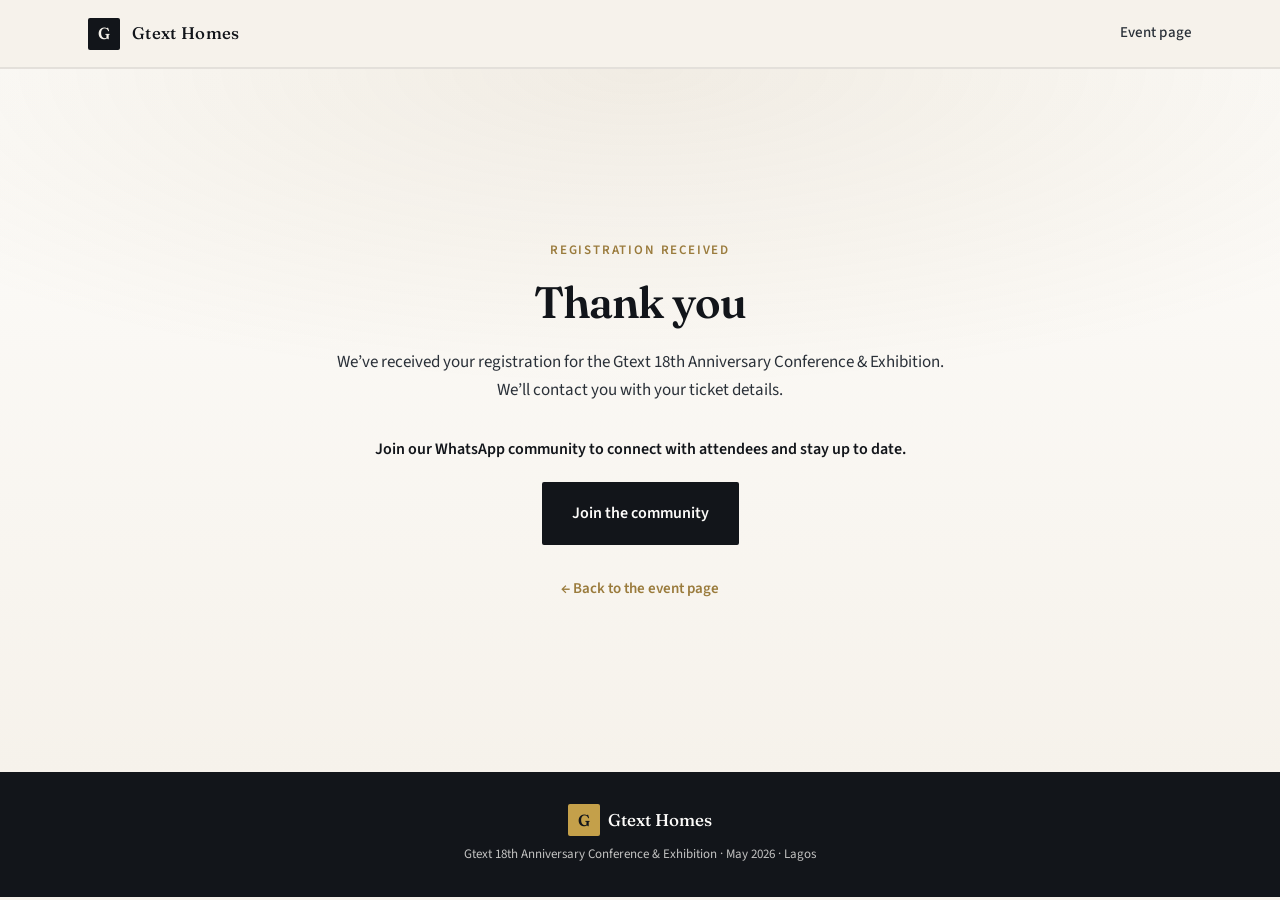
==== thank-you.html @ 5af035e0 "Enhance event registration section with a detailed form and improved layout. Added JavaScript functi" ====
<!DOCTYPE html>
<html lang="en">
<head>
  <meta charset="UTF-8" />
  <meta name="viewport" content="width=device-width, initial-scale=1.0" />
  <meta name="description" content="Thank you for registering for the Gtext 18th Anniversary Conference & Exhibition." />
  <title>Thank you — Gtext 18th Anniversary Conference</title>
  <link rel="preconnect" href="https://fonts.googleapis.com" />
  <link rel="preconnect" href="https://fonts.gstatic.com" crossorigin />
  <link href="https://fonts.googleapis.com/css2?family=Fraunces:ital,opsz,wght@0,9..144,400;0,9..144,500;0,9..144,600;0,9..144,700;1,9..144,400&family=Source+Sans+3:ital,wght@0,400;0,500;0,600;0,700;1,400&display=swap" rel="stylesheet" />
  <link rel="stylesheet" href="styles.css" />
</head>
<body>
  <a class="skip-link" href="#main">Skip to content</a>

  <header class="site-header">
    <div class="header-inner">
      <a href="index.html" class="logo-home">
        <span class="logo-mark" aria-hidden="true">G</span>
        <span class="logo-text">Gtext Homes</span>
      </a>
      <nav class="header-nav" aria-label="Primary">
        <a href="index.html">Event page</a>
      </nav>
      <button type="button" class="menu-toggle" aria-expanded="false" aria-controls="mobile-nav" aria-label="Open menu">
        <span></span><span></span><span></span>
      </button>
    </div>
    <div id="mobile-nav" class="mobile-nav" hidden>
      <a href="index.html">Event page</a>
    </div>
  </header>

  <main id="main" class="thank-you-main">
    <div class="thank-you-inner container narrow">
      <p class="thank-you-eyebrow">Registration received</p>
      <h1 class="thank-you-title">Thank you</h1>
      <p class="thank-you-lead">
        We’ve received your registration for the Gtext 18th Anniversary Conference &amp; Exhibition.
        We’ll contact you with your ticket details.
      </p>
      <p class="thank-you-community">
        Join our WhatsApp community to connect with attendees and stay up to date.
      </p>
      <a
        href="https://chat.whatsapp.com/Hzbi21giJf1JGXsC3BEkIw"
        class="btn btn-primary btn-lg thank-you-community-btn"
        target="_blank"
        rel="noopener noreferrer"
      >Join the community</a>
      <p class="thank-you-back">
        <a href="index.html">← Back to the event page</a>
      </p>
    </div>
  </main>

  <footer class="site-footer">
    <div class="footer-inner">
      <p class="footer-brand"><span class="logo-mark" aria-hidden="true">G</span> Gtext Homes</p>
      <p class="footer-meta">Gtext 18th Anniversary Conference &amp; Exhibition · May 2026 · Lagos</p>
    </div>
  </footer>

  <script src="script.js"></script>
</body>
</html>
---- styles.css ----
/* --------------------------------------------------------------------------
   Gtext 18th Anniversary — typography: Fraunces + Source Sans 3
   Palette: deep ink, warm paper, restrained brass
   -------------------------------------------------------------------------- */

:root {
  --ink: #12151a;
  --ink-soft: #2a3038;
  --paper: #f6f2eb;
  --paper-dark: #ebe4d9;
  --white: #fdfcfa;
  --brass: #9a7b3c;
  --brass-bright: #c4a04a;
  --brass-dim: rgba(154, 123, 60, 0.12);
  --line: rgba(18, 21, 26, 0.08);
  --line-strong: rgba(18, 21, 26, 0.14);
  --font-serif: "Fraunces", Georgia, "Times New Roman", serif;
  --font-sans: "Source Sans 3", system-ui, -apple-system, sans-serif;
  --ease-out: cubic-bezier(0.22, 1, 0.36, 1);
  --header-h: 4.25rem;
}

*,
*::before,
*::after {
  box-sizing: border-box;
}

html {
  scroll-behavior: smooth;
}

body {
  margin: 0;
  font-family: var(--font-sans);
  font-size: 1.0625rem;
  line-height: 1.65;
  color: var(--ink-soft);
  background: var(--paper);
  -webkit-font-smoothing: antialiased;
}

img {
  max-width: 100%;
  height: auto;
}

.skip-link {
  position: absolute;
  top: -100px;
  left: 1rem;
  padding: 0.5rem 1rem;
  background: var(--ink);
  color: var(--white);
  z-index: 1000;
  transition: top 0.2s;
}

.skip-link:focus {
  top: 1rem;
}

/* Header */
.site-header {
  position: sticky;
  top: 0;
  z-index: 100;
  height: var(--header-h);
  background: rgba(246, 242, 235, 0.92);
  backdrop-filter: blur(10px);
  border-bottom: 1px solid var(--line);
}

.header-inner {
  max-width: 72rem;
  margin: 0 auto;
  padding: 0 1.5rem;
  height: 100%;
  display: flex;
  align-items: center;
  gap: 0.75rem;
}

.logo-mark {
  display: inline-flex;
  align-items: center;
  justify-content: center;
  width: 2rem;
  height: 2rem;
  font-family: var(--font-serif);
  font-weight: 600;
  font-size: 1rem;
  background: var(--ink);
  color: var(--paper);
  border-radius: 2px;
}

.logo-home {
  display: flex;
  align-items: center;
  gap: 0.75rem;
  margin-right: auto;
  text-decoration: none;
  color: inherit;
}

.logo-home .logo-text {
  margin-right: 0;
}

.logo-text {
  font-family: var(--font-serif);
  font-weight: 500;
  font-size: 1.05rem;
  color: var(--ink);
  letter-spacing: 0.02em;
  margin-right: auto;
}

.header-nav {
  display: none;
  align-items: center;
  gap: 1.75rem;
}

.header-nav a {
  font-size: 0.9375rem;
  font-weight: 500;
  color: var(--ink-soft);
  text-decoration: none;
  letter-spacing: 0.01em;
}

.header-nav a:hover {
  color: var(--brass);
}

.nav-cta {
  padding: 0.5rem 1.1rem;
  background: var(--ink);
  color: var(--white) !important;
  border-radius: 2px;
}

.nav-cta:hover {
  background: var(--ink-soft);
  color: var(--white) !important;
}

.menu-toggle {
  display: flex;
  flex-direction: column;
  justify-content: center;
  gap: 5px;
  width: 2.5rem;
  height: 2.5rem;
  padding: 0;
  border: none;
  background: transparent;
  cursor: pointer;
}

.menu-toggle span {
  display: block;
  height: 2px;
  width: 100%;
  background: var(--ink);
  transition: transform 0.25s var(--ease-out), opacity 0.2s;
}

.menu-toggle[aria-expanded="true"] span:nth-child(1) {
  transform: translateY(7px) rotate(45deg);
}

.menu-toggle[aria-expanded="true"] span:nth-child(2) {
  opacity: 0;
}

.menu-toggle[aria-expanded="true"] span:nth-child(3) {
  transform: translateY(-7px) rotate(-45deg);
}

.mobile-nav {
  position: absolute;
  left: 0;
  right: 0;
  top: var(--header-h);
  padding: 1rem 1.5rem 1.5rem;
  background: var(--white);
  border-bottom: 1px solid var(--line);
  display: flex;
  flex-direction: column;
  gap: 0.5rem;
  box-shadow: 0 12px 40px rgba(18, 21, 26, 0.06);
}

.mobile-nav[hidden] {
  display: none;
}

.mobile-nav:not([hidden]) {
  display: flex;
}

.mobile-nav a {
  font-weight: 600;
  color: var(--ink);
  text-decoration: none;
  padding: 0.65rem 0;
  border-bottom: 1px solid var(--line);
}

@media (min-width: 768px) {
  .header-nav {
    display: flex;
  }

  .menu-toggle {
    display: none;
  }

  .mobile-nav {
    display: none !important;
  }
}

/* Hero */
.hero {
  position: relative;
  min-height: calc(100vh - var(--header-h));
  min-height: calc(100dvh - var(--header-h));
  display: flex;
  align-items: center;
  padding: 3rem 1.5rem 4rem;
  overflow: hidden;
}

.hero-bg {
  position: absolute;
  inset: 0;
  background:
    radial-gradient(ellipse 80% 50% at 50% -20%, var(--brass-dim), transparent),
    linear-gradient(180deg, var(--white) 0%, var(--paper) 55%, var(--paper-dark) 100%);
  z-index: 0;
}

.hero-grid {
  position: absolute;
  inset: 0;
  background-image:
    linear-gradient(var(--line) 1px, transparent 1px),
    linear-gradient(90deg, var(--line) 1px, transparent 1px);
  background-size: 48px 48px;
  mask-image: linear-gradient(180deg, black 0%, transparent 85%);
  opacity: 0.6;
  z-index: 0;
}

.hero-inner {
  position: relative;
  z-index: 1;
  max-width: 46rem;
  margin: 0 auto;
  text-align: center;
}

.hero-eyebrow {
  font-family: var(--font-sans);
  font-size: 0.8125rem;
  font-weight: 600;
  letter-spacing: 0.14em;
  text-transform: uppercase;
  color: var(--brass);
  margin: 0 0 1rem;
}

.hero-title {
  font-family: var(--font-serif);
  font-optical-sizing: auto;
  font-weight: 600;
  font-size: clamp(1.85rem, 5vw, 2.85rem);
  line-height: 1.12;
  color: var(--ink);
  margin: 0 0 1rem;
  letter-spacing: -0.02em;
}

.hero-subtitle {
  font-size: clamp(1rem, 2.2vw, 1.2rem);
  font-weight: 500;
  color: var(--ink-soft);
  margin: 0 0 2rem;
  max-width: 36rem;
  margin-left: auto;
  margin-right: auto;
}

.hero-meta {
  list-style: none;
  padding: 0;
  margin: 0 0 2rem;
  display: flex;
  flex-wrap: wrap;
  justify-content: center;
  gap: 0.75rem 1.5rem;
}

.hero-meta li {
  display: inline-flex;
  align-items: center;
  gap: 0.4rem;
  font-size: 0.9375rem;
  font-weight: 600;
  color: var(--ink);
  padding: 0.5rem 0.85rem;
  background: var(--white);
  border: 1px solid var(--line-strong);
  border-radius: 2px;
  box-shadow: 0 1px 0 rgba(18, 21, 26, 0.04);
}

.meta-icon {
  font-size: 1rem;
  line-height: 1;
}

.hero-lead {
  margin: 0 0 2rem;
  font-size: 1.0625rem;
  max-width: 38rem;
  margin-left: auto;
  margin-right: auto;
  color: var(--ink-soft);
}

.hero-actions {
  margin-bottom: 1rem;
}

.btn {
  display: inline-flex;
  align-items: center;
  justify-content: center;
  gap: 0.35rem;
  font-family: var(--font-sans);
  font-size: 0.9375rem;
  font-weight: 600;
  text-decoration: none;
  padding: 0.85rem 1.5rem;
  border-radius: 2px;
  border: 2px solid transparent;
  cursor: pointer;
  transition: background 0.2s var(--ease-out), color 0.2s, border-color 0.2s, transform 0.15s;
}

.btn:active {
  transform: scale(0.98);
}

.btn-primary {
  background: var(--ink);
  color: var(--white);
  border-color: var(--ink);
}

.btn-primary:hover {
  background: var(--ink-soft);
  border-color: var(--ink-soft);
}

.btn-outline {
  background: transparent;
  color: var(--ink);
  border-color: var(--ink);
}

.btn-outline:hover {
  background: var(--ink);
  color: var(--white);
}

.btn-lg {
  padding: 1rem 1.75rem;
  font-size: 1rem;
}

.btn-note {
  font-weight: 500;
  opacity: 0.9;
}

.hero-urgency {
  margin: 0;
  font-size: 0.875rem;
  font-weight: 600;
  color: var(--brass);
  letter-spacing: 0.02em;
}

.register-panel {
  padding: 1.75rem 1.5rem 1.5rem;
  height: fit-content;
  text-align: left;
  background: var(--paper);
  border: 1px solid var(--line-strong);
  border-radius: 2px;
  box-shadow: 0 12px 40px rgba(18, 21, 26, 0.06);
}

.register-panel-title {
  font-family: var(--font-serif);
  font-optical-sizing: auto;
  font-weight: 600;
  font-size: clamp(1.2rem, 2.5vw, 1.4rem);
  color: var(--ink);
  margin: 0 0 0.65rem;
  letter-spacing: -0.02em;
  text-align: center;
}

.register-panel-note {
  margin: 0 0 1.35rem;
  font-size: 0.9375rem;
  color: var(--ink-soft);
  text-align: center;
  line-height: 1.55;
}

.register-form {
  margin: 0;
}

.form-fields {
  display: flex;
  flex-direction: column;
  gap: 1rem;
  margin-bottom: 1.25rem;
}

.form-field {
  display: flex;
  flex-direction: column;
  gap: 0.35rem;
}

.form-label {
  font-size: 0.75rem;
  font-weight: 700;
  letter-spacing: 0.06em;
  text-transform: uppercase;
  color: var(--ink-soft);
}

.form-label-optional {
  font-weight: 500;
  letter-spacing: 0.02em;
  text-transform: none;
  opacity: 0.75;
}

.register-form input {
  font-family: var(--font-sans);
  font-size: 1rem;
  padding: 0.65rem 0.75rem;
  border: 1px solid var(--line-strong);
  border-radius: 2px;
  background: var(--paper);
  color: var(--ink);
  transition: border-color 0.2s, box-shadow 0.2s;
}

.register-form input::placeholder {
  color: rgba(42, 48, 56, 0.45);
}

.register-form input:hover {
  border-color: rgba(18, 21, 26, 0.22);
}

.register-form input:focus {
  outline: none;
  border-color: var(--brass);
  box-shadow: 0 0 0 3px var(--brass-dim);
}

.register-panel .register-form input {
  background: var(--white);
}

.btn-submit {
  width: 100%;
  border: none;
}

.form-status {
  margin: 1rem 0 0;
  font-size: 0.9375rem;
  font-weight: 600;
  text-align: center;
  color: var(--brass);
}

.form-status.is-error {
  color: #8b2942;
}

.register-panel-trust {
  margin: 1rem 0 0;
  font-size: 0.8125rem;
  font-weight: 600;
  color: var(--ink-soft);
  text-align: center;
  line-height: 1.5;
}

/* Sections */
.section {
  padding: clamp(3.5rem, 8vw, 5.5rem) 1.5rem;
}

.container {
  max-width: 72rem;
  margin: 0 auto;
}

.container.narrow {
  max-width: 40rem;
}

.section-title {
  font-family: var(--font-serif);
  font-optical-sizing: auto;
  font-weight: 600;
  font-size: clamp(1.65rem, 3.5vw, 2.15rem);
  color: var(--ink);
  text-align: center;
  margin: 0 0 2rem;
  letter-spacing: -0.02em;
}

.section-about {
  background: var(--white);
  border-top: 1px solid var(--line);
}

.prose p {
  margin: 0 0 1.25rem;
}

.prose p:last-child {
  margin-bottom: 0;
}

.section-gain {
  background: var(--ink);
  color: rgba(253, 252, 250, 0.88);
}

.section-gain .section-title {
  color: var(--white);
}

.gain-grid {
  list-style: none;
  padding: 0;
  margin: 0;
  display: grid;
  gap: 1rem;
  grid-template-columns: 1fr;
}

@media (min-width: 640px) {
  .gain-grid {
    grid-template-columns: repeat(2, 1fr);
  }

  .gain-card-wide {
    grid-column: span 2;
  }
}

.gain-card {
  position: relative;
  padding: 1.5rem 1.5rem 1.5rem 1.25rem;
  border: 1px solid rgba(253, 252, 250, 0.12);
  background: rgba(253, 252, 250, 0.04);
  border-radius: 2px;
  transition: border-color 0.2s, background 0.2s;
}

.gain-card:hover {
  border-color: rgba(196, 160, 74, 0.35);
  background: rgba(253, 252, 250, 0.06);
}

.gain-card p {
  margin: 0;
  font-size: 1rem;
  font-weight: 500;
  line-height: 1.55;
  padding-left: 3rem;
}

.gain-num {
  position: absolute;
  left: 1.25rem;
  top: 1.35rem;
  font-family: var(--font-serif);
  font-size: 0.75rem;
  font-weight: 600;
  letter-spacing: 0.08em;
  color: var(--brass-bright);
}

.section-audience {
  background: var(--paper-dark);
  border-top: 1px solid var(--line);
}

.audience-list {
  list-style: none;
  padding: 0;
  margin: 0 auto;
  max-width: 36rem;
  display: grid;
  gap: 0;
}

.audience-list li {
  position: relative;
  padding: 1rem 0 1rem 2rem;
  font-weight: 600;
  color: var(--ink);
  border-bottom: 1px solid var(--line-strong);
}

.audience-list li::before {
  content: "";
  position: absolute;
  left: 0;
  top: 1.35rem;
  width: 8px;
  height: 8px;
  background: var(--brass);
  border-radius: 1px;
  transform: rotate(45deg);
}

.section-details {
  background: var(--white);
  border-top: 1px solid var(--line);
}

#details,
#register {
  scroll-margin-top: calc(var(--header-h) + 1rem);
}

.details-register-grid {
  display: grid;
  gap: 2rem;
  align-items: start;
}

@media (min-width: 900px) {
  .details-register-grid {
    grid-template-columns: 1fr 1fr;
    gap: 2rem 2.5rem;
  }
}

.details-register-col-info .details-board {
  margin: 0;
  max-width: none;
}

.details-board {
  margin: 0 auto;
  max-width: 40rem;
  border: 1px solid var(--line-strong);
  border-radius: 2px;
  overflow: hidden;
}

.detail-row {
  display: grid;
  grid-template-columns: 1fr;
  gap: 0.35rem;
  padding: 1.15rem 1.25rem;
  border-bottom: 1px solid var(--line);
}

@media (min-width: 520px) {
  .detail-row {
    grid-template-columns: 8.5rem 1fr;
    gap: 1.5rem;
    align-items: baseline;
  }
}

.detail-row:last-child {
  border-bottom: none;
}

.detail-row dt {
  font-size: 0.75rem;
  font-weight: 700;
  letter-spacing: 0.1em;
  text-transform: uppercase;
  color: var(--brass);
}

.detail-row dd {
  margin: 0;
  font-weight: 600;
  color: var(--ink);
}

.detail-row-highlight {
  background: var(--brass-dim);
}

.detail-note {
  display: block;
  margin-top: 0.35rem;
  font-size: 0.875rem;
  font-weight: 500;
  color: var(--ink-soft);
}

.section-countdown {
  background: var(--ink);
  color: rgba(253, 252, 250, 0.9);
  text-align: center;
}

.section-countdown .section-title {
  color: var(--white);
}

.countdown-intro {
  max-width: 36rem;
  margin: 0 auto 2.5rem;
  font-size: 1.05rem;
}

.countdown {
  display: flex;
  flex-wrap: wrap;
  justify-content: center;
  gap: 0.75rem 1rem;
  margin-bottom: 1.5rem;
}

.countdown-unit {
  min-width: 5.5rem;
  padding: 1.25rem 1rem;
  background: rgba(253, 252, 250, 0.06);
  border: 1px solid rgba(253, 252, 250, 0.1);
  border-radius: 2px;
}

.countdown-value {
  display: block;
  font-family: var(--font-serif);
  font-size: clamp(1.75rem, 4vw, 2.35rem);
  font-weight: 600;
  color: var(--brass-bright);
  line-height: 1.1;
  font-variant-numeric: tabular-nums;
}

.countdown-label {
  font-size: 0.6875rem;
  font-weight: 700;
  letter-spacing: 0.12em;
  text-transform: uppercase;
  opacity: 0.75;
}

.countdown-event-date {
  margin: 0;
  font-size: 0.875rem;
  opacity: 0.7;
}

.section-brand {
  background: var(--white);
  border-top: 1px solid var(--line);
  text-align: center;
}

.brand-copy {
  margin: 0;
  font-size: 1.0625rem;
}

.section-footer-cta {
  background: var(--paper-dark);
  border-top: 1px solid var(--line-strong);
  text-align: center;
}

.footer-cta-title {
  font-family: var(--font-serif);
  font-size: clamp(1.75rem, 4vw, 2.35rem);
  font-weight: 600;
  color: var(--ink);
  margin: 0 0 1rem;
}

.footer-cta-copy {
  margin: 0 0 1.75rem;
  font-size: 1.0625rem;
}

/* Thank you page */
.thank-you-main {
  min-height: calc(100vh - var(--header-h) - 8rem);
  min-height: calc(100dvh - var(--header-h) - 8rem);
  display: flex;
  align-items: center;
  justify-content: center;
  padding: clamp(2.5rem, 6vw, 4rem) 1.5rem;
  background:
    radial-gradient(ellipse 70% 45% at 50% 0%, var(--brass-dim), transparent),
    linear-gradient(180deg, var(--white) 0%, var(--paper) 100%);
  border-top: 1px solid var(--line);
}

.thank-you-inner {
  text-align: center;
  max-width: 32rem;
}

.thank-you-eyebrow {
  font-family: var(--font-sans);
  font-size: 0.8125rem;
  font-weight: 600;
  letter-spacing: 0.14em;
  text-transform: uppercase;
  color: var(--brass);
  margin: 0 0 1rem;
}

.thank-you-title {
  font-family: var(--font-serif);
  font-optical-sizing: auto;
  font-weight: 600;
  font-size: clamp(2rem, 5vw, 2.75rem);
  color: var(--ink);
  margin: 0 0 1.25rem;
  letter-spacing: -0.02em;
  line-height: 1.15;
}

.thank-you-lead {
  margin: 0 0 2rem;
  font-size: 1.0625rem;
  color: var(--ink-soft);
  line-height: 1.65;
}

.thank-you-community {
  margin: 0 0 1.25rem;
  font-size: 1rem;
  font-weight: 600;
  color: var(--ink);
}

.thank-you-community-btn {
  display: inline-flex;
}

.thank-you-back {
  margin: 2rem 0 0;
  font-size: 0.9375rem;
}

.thank-you-back a {
  font-weight: 600;
  color: var(--brass);
  text-decoration: none;
}

.thank-you-back a:hover {
  color: var(--ink-soft);
  text-decoration: underline;
}

/* Footer */
.site-footer {
  padding: 2rem 1.5rem;
  background: var(--ink);
  color: rgba(253, 252, 250, 0.75);
}

.footer-inner {
  max-width: 72rem;
  margin: 0 auto;
  display: flex;
  flex-direction: column;
  align-items: center;
  gap: 0.5rem;
  text-align: center;
}

.site-footer .logo-mark {
  background: var(--brass-bright);
  color: var(--ink);
}

.footer-brand {
  margin: 0;
  font-family: var(--font-serif);
  font-weight: 500;
  color: var(--white);
  display: flex;
  align-items: center;
  gap: 0.5rem;
}

.footer-meta {
  margin: 0;
  font-size: 0.8125rem;
}

@media (prefers-reduced-motion: reduce) {
  html {
    scroll-behavior: auto;
  }

  .btn:active {
    transform: none;
  }
}
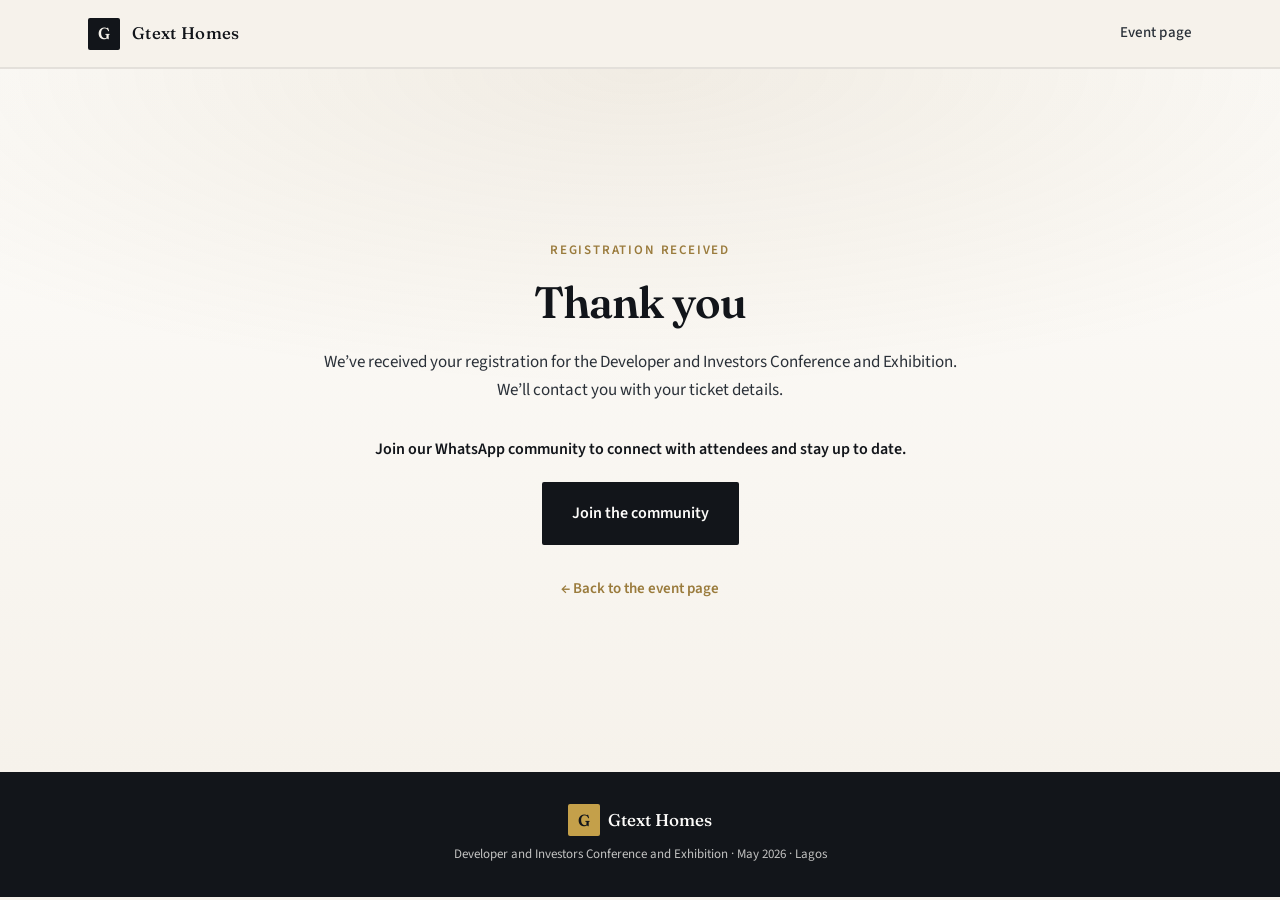
==== commit 8a530fb8: "Update event branding and details across index.html, styles.css, and thank-you.html to reflect the n" ====
--- a/thank-you.html
+++ b/thank-you.html
@@ -3,8 +3,8 @@
 <head>
   <meta charset="UTF-8" />
   <meta name="viewport" content="width=device-width, initial-scale=1.0" />
-  <meta name="description" content="Thank you for registering for the Gtext 18th Anniversary Conference & Exhibition." />
-  <title>Thank you — Gtext 18th Anniversary Conference</title>
+  <meta name="description" content="Thank you for registering for the Developer and Investors Conference and Exhibition." />
+  <title>Thank you — Developer and Investors Conference &amp; Exhibition</title>
   <link rel="preconnect" href="https://fonts.googleapis.com" />
   <link rel="preconnect" href="https://fonts.gstatic.com" crossorigin />
   <link href="https://fonts.googleapis.com/css2?family=Fraunces:ital,opsz,wght@0,9..144,400;0,9..144,500;0,9..144,600;0,9..144,700;1,9..144,400&family=Source+Sans+3:ital,wght@0,400;0,500;0,600;0,700;1,400&display=swap" rel="stylesheet" />
@@ -36,7 +36,7 @@
       <p class="thank-you-eyebrow">Registration received</p>
       <h1 class="thank-you-title">Thank you</h1>
       <p class="thank-you-lead">
-        We’ve received your registration for the Gtext 18th Anniversary Conference &amp; Exhibition.
+        We’ve received your registration for the Developer and Investors Conference and Exhibition.
         We’ll contact you with your ticket details.
       </p>
       <p class="thank-you-community">
@@ -57,7 +57,7 @@
   <footer class="site-footer">
     <div class="footer-inner">
       <p class="footer-brand"><span class="logo-mark" aria-hidden="true">G</span> Gtext Homes</p>
-      <p class="footer-meta">Gtext 18th Anniversary Conference &amp; Exhibition · May 2026 · Lagos</p>
+      <p class="footer-meta">Developer and Investors Conference and Exhibition · May 2026 · Lagos</p>
     </div>
   </footer>
 
--- a/styles.css
+++ b/styles.css
@@ -1,5 +1,5 @@
 /* --------------------------------------------------------------------------
-   Gtext 18th Anniversary — typography: Fraunces + Source Sans 3
+   Developer and Investors Conference and Exhibition — typography: Fraunces + Source Sans 3
    Palette: deep ink, warm paper, restrained brass
    -------------------------------------------------------------------------- */
 
@@ -458,7 +458,9 @@
   opacity: 0.75;
 }
 
-.register-form input {
+.register-form input,
+.register-form select,
+.register-form textarea {
   font-family: var(--font-sans);
   font-size: 1rem;
   padding: 0.65rem 0.75rem;
@@ -469,22 +471,96 @@
   transition: border-color 0.2s, box-shadow 0.2s;
 }
 
-.register-form input::placeholder {
+.register-form select {
+  cursor: pointer;
+  appearance: none;
+  padding-right: 2rem;
+  background-color: var(--paper);
+  background-image: linear-gradient(45deg, transparent 50%, var(--ink-soft) 50%), linear-gradient(135deg, var(--ink-soft) 50%, transparent 50%);
+  background-position: calc(100% - 1.1rem) 50%, calc(100% - 0.75rem) 50%;
+  background-size: 6px 6px, 6px 6px;
+  background-repeat: no-repeat;
+}
+
+.register-form input::placeholder,
+.register-form textarea::placeholder {
   color: rgba(42, 48, 56, 0.45);
 }
 
-.register-form input:hover {
+.register-form input:hover,
+.register-form select:hover,
+.register-form textarea:hover {
   border-color: rgba(18, 21, 26, 0.22);
 }
 
-.register-form input:focus {
+.register-form input:focus,
+.register-form select:focus,
+.register-form textarea:focus {
   outline: none;
   border-color: var(--brass);
   box-shadow: 0 0 0 3px var(--brass-dim);
 }
 
-.register-panel .register-form input {
-  background: var(--white);
+.register-panel .register-form input:not([type="radio"]),
+.register-panel .register-form select,
+.register-panel .register-form textarea {
+  width: 100%;
+  box-sizing: border-box;
+  background-color: var(--white);
+}
+
+.register-form-inline {
+  display: flex;
+  flex-direction: column;
+  gap: 0.75rem;
+}
+
+.register-form-inline > label {
+  font-size: 0.875rem;
+  font-weight: 600;
+  color: var(--ink);
+}
+
+.label-hint {
+  font-weight: 500;
+  color: var(--ink-soft);
+}
+
+.form-fieldset {
+  border: none;
+  padding: 0;
+  margin: 0;
+}
+
+.form-fieldset legend {
+  font-size: 0.875rem;
+  font-weight: 600;
+  color: var(--ink);
+  margin-bottom: 0.45rem;
+  padding: 0;
+}
+
+.form-radio-group {
+  display: flex;
+  flex-direction: column;
+  gap: 0.5rem;
+}
+
+.form-radio-label {
+  display: flex;
+  align-items: flex-start;
+  gap: 0.55rem;
+  font-size: 0.9375rem;
+  font-weight: 500;
+  color: var(--ink);
+  cursor: pointer;
+}
+
+.form-radio-label input {
+  margin: 0.2rem 0 0;
+  flex-shrink: 0;
+  width: auto;
+  accent-color: var(--ink);
 }
 
 .btn-submit {
@@ -511,6 +587,59 @@
   color: var(--ink-soft);
   text-align: center;
   line-height: 1.5;
+}
+
+.registration-form-block {
+  margin: 0;
+}
+
+.registration-success {
+  padding: 0.5rem 0 0;
+  text-align: left;
+}
+
+.registration-success[hidden] {
+  display: none !important;
+}
+
+.registration-success-title {
+  font-family: var(--font-serif);
+  font-optical-sizing: auto;
+  font-size: clamp(1.2rem, 2.5vw, 1.45rem);
+  font-weight: 600;
+  color: var(--ink);
+  margin: 0 0 0.75rem;
+  letter-spacing: -0.02em;
+  line-height: 1.2;
+}
+
+.registration-success-lead {
+  font-size: 0.9375rem;
+  line-height: 1.6;
+  color: var(--ink-soft);
+  margin: 0 0 1rem;
+}
+
+.registration-success-community {
+  font-size: 0.9375rem;
+  font-weight: 600;
+  color: var(--ink);
+  line-height: 1.5;
+  margin: 0 0 1rem;
+}
+
+.registration-success-btn {
+  display: inline-flex;
+  margin-top: 0.15rem;
+}
+
+.registration-error {
+  margin-top: 1rem;
+  text-align: left;
+}
+
+.registration-error[hidden] {
+  display: none !important;
 }
 
 /* Sections */
@@ -615,6 +744,59 @@
 .section-audience {
   background: var(--paper-dark);
   border-top: 1px solid var(--line);
+}
+
+.speaker-card {
+  margin: 0 auto;
+  width: 100%;
+  max-width: min(22rem, 100%);
+  display: flex;
+  flex-direction: column;
+  align-items: stretch;
+  overflow: hidden;
+  border: 1px solid var(--line-strong);
+  border-radius: 2px;
+  background: var(--paper);
+  text-align: center;
+}
+
+.speaker-photo-wrap {
+  position: relative;
+  aspect-ratio: 1 / 1;
+  width: 100%;
+  overflow: hidden;
+  background: var(--paper-dark);
+}
+
+.speaker-photo {
+  width: 100%;
+  height: 100%;
+  object-fit: cover;
+  object-position: center top;
+  display: block;
+}
+
+.speaker-text {
+  padding: clamp(1.25rem, 4vw, 1.65rem) 1.35rem clamp(1.5rem, 5vw, 2rem);
+}
+
+.speaker-name {
+  font-family: var(--font-serif);
+  font-optical-sizing: auto;
+  font-weight: 600;
+  font-size: clamp(1.25rem, 2.8vw, 1.65rem);
+  color: var(--ink);
+  margin: 0 0 0.5rem;
+  letter-spacing: -0.02em;
+  line-height: 1.25;
+}
+
+.speaker-role {
+  margin: 0;
+  font-size: 0.9375rem;
+  font-weight: 500;
+  color: var(--ink-soft);
+  line-height: 1.55;
 }
 
 .audience-list {
@@ -651,9 +833,243 @@
   border-top: 1px solid var(--line);
 }
 
+.details-register-grid {
+  display: grid;
+  gap: 2rem;
+  align-items: start;
+}
+
+.details-info-col {
+  min-width: 0;
+}
+
+.details-form-col {
+  min-width: 0;
+}
+
+.register-panel-inline {
+  text-align: left;
+}
+
+.register-panel-inline .register-panel-title,
+.register-panel-inline .register-panel-note {
+  text-align: left;
+}
+
+.register-panel-inline .register-panel-trust {
+  text-align: left;
+  margin-top: 1rem;
+}
+
+@media (min-width: 900px) {
+  .details-register-grid {
+    grid-template-columns: minmax(0, 1fr) minmax(0, 1.05fr);
+    gap: 2.5rem 3rem;
+    align-items: start;
+  }
+}
+
+.details-board-fill {
+  margin: 0;
+  max-width: none;
+}
+
 #details,
-#register {
+#speaker,
+#register,
+#register-form {
   scroll-margin-top: calc(var(--header-h) + 1rem);
+}
+
+.section-register {
+  background:
+    radial-gradient(ellipse 90% 50% at 50% -20%, rgba(154, 123, 60, 0.14), transparent 55%),
+    linear-gradient(180deg, var(--paper-dark) 0%, var(--paper) 45%, var(--white) 100%);
+  border-top: 1px solid var(--line-strong);
+}
+
+.register-speaker-grid {
+  display: grid;
+  gap: clamp(1.75rem, 4vw, 2.5rem);
+  align-items: start;
+}
+
+@media (max-width: 899px) {
+  .register-speaker-grid {
+    grid-template-areas:
+      "cta"
+      "speaker";
+  }
+
+  .register-speaker-grid .register-shell {
+    grid-area: cta;
+  }
+
+  .register-speaker-grid .register-speaker-col {
+    grid-area: speaker;
+  }
+}
+
+@media (min-width: 900px) {
+  .register-speaker-grid {
+    grid-template-columns: minmax(0, 22rem) minmax(0, 1fr);
+    grid-template-areas: "speaker cta";
+    gap: 2.5rem 3rem;
+    align-items: stretch;
+  }
+}
+
+.register-speaker-grid .register-shell {
+  max-width: none;
+  margin-inline: 0;
+  width: 100%;
+}
+
+.register-speaker-col {
+  min-width: 0;
+}
+
+.register-speaker-kicker {
+  margin: 0 0 0.75rem;
+  font-size: 0.6875rem;
+  font-weight: 700;
+  letter-spacing: 0.16em;
+  text-transform: uppercase;
+  color: var(--brass);
+}
+
+.speaker-card-register {
+  max-width: none;
+  margin: 0;
+  width: 100%;
+  height: 100%;
+}
+
+.register-shell {
+  position: relative;
+  max-width: 44rem;
+  margin-inline: auto;
+  padding: clamp(2rem, 5vw, 2.85rem);
+  background: var(--white);
+  border: 1px solid var(--line-strong);
+  border-radius: 3px;
+  box-shadow:
+    0 1px 0 rgba(18, 21, 26, 0.04),
+    0 24px 48px rgba(18, 21, 26, 0.08);
+}
+
+.register-shell::before {
+  content: "";
+  position: absolute;
+  left: 0;
+  top: 0;
+  bottom: 0;
+  width: 4px;
+  border-radius: 3px 0 0 3px;
+  background: linear-gradient(180deg, var(--brass-bright), var(--brass));
+}
+
+.register-card-head {
+  text-align: left;
+  margin-bottom: 1.75rem;
+  padding-left: 0.35rem;
+}
+
+.register-kicker {
+  margin: 0 0 0.5rem;
+  font-size: 0.6875rem;
+  font-weight: 700;
+  letter-spacing: 0.16em;
+  text-transform: uppercase;
+  color: var(--brass);
+}
+
+.register-card-title {
+  font-family: var(--font-serif);
+  font-optical-sizing: auto;
+  font-weight: 600;
+  font-size: clamp(1.65rem, 3.5vw, 2.1rem);
+  color: var(--ink);
+  letter-spacing: -0.02em;
+  line-height: 1.15;
+  margin: 0 0 0.85rem;
+}
+
+.register-card-lead {
+  margin: 0;
+  font-size: 1.0625rem;
+  line-height: 1.6;
+  color: var(--ink-soft);
+  max-width: 38rem;
+}
+
+.register-points {
+  list-style: none;
+  margin: 0 0 1.85rem;
+  padding: 1.15rem 0 0;
+  border-top: 1px solid var(--line);
+  display: flex;
+  flex-direction: column;
+  gap: 1rem;
+}
+
+.register-point {
+  display: flex;
+  align-items: flex-start;
+  gap: 0.85rem;
+  font-size: 0.9375rem;
+  line-height: 1.55;
+  color: var(--ink-soft);
+}
+
+.register-point strong {
+  color: var(--ink);
+  font-weight: 600;
+}
+
+.register-point-icon {
+  flex-shrink: 0;
+  display: flex;
+  align-items: center;
+  justify-content: center;
+  width: 2rem;
+  height: 2rem;
+  margin-top: 0.1rem;
+  color: var(--brass);
+  background: var(--brass-dim);
+  border: 1px solid rgba(154, 123, 60, 0.22);
+  border-radius: 2px;
+}
+
+.register-point-icon svg {
+  display: block;
+}
+
+.register-card-footer {
+  padding-top: 1.5rem;
+  border-top: 1px solid var(--line);
+}
+
+.register-card-actions {
+  display: flex;
+  flex-wrap: wrap;
+  align-items: center;
+  gap: 0.75rem 1rem;
+  margin-bottom: 0.85rem;
+}
+
+.register-card-actions .btn-lg {
+  min-width: min(100%, 14rem);
+  justify-content: center;
+}
+
+.register-card-footnote {
+  margin: 0;
+  font-size: 0.8125rem;
+  font-weight: 500;
+  line-height: 1.5;
+  color: var(--ink-soft);
+  max-width: 34rem;
 }
 
 .details-register-grid {
@@ -925,6 +1341,10 @@
   font-size: 0.8125rem;
 }
 
+.register-form-inline .btn-submit {
+  margin-top: 0.35rem;
+}
+
 @media (prefers-reduced-motion: reduce) {
   html {
     scroll-behavior: auto;
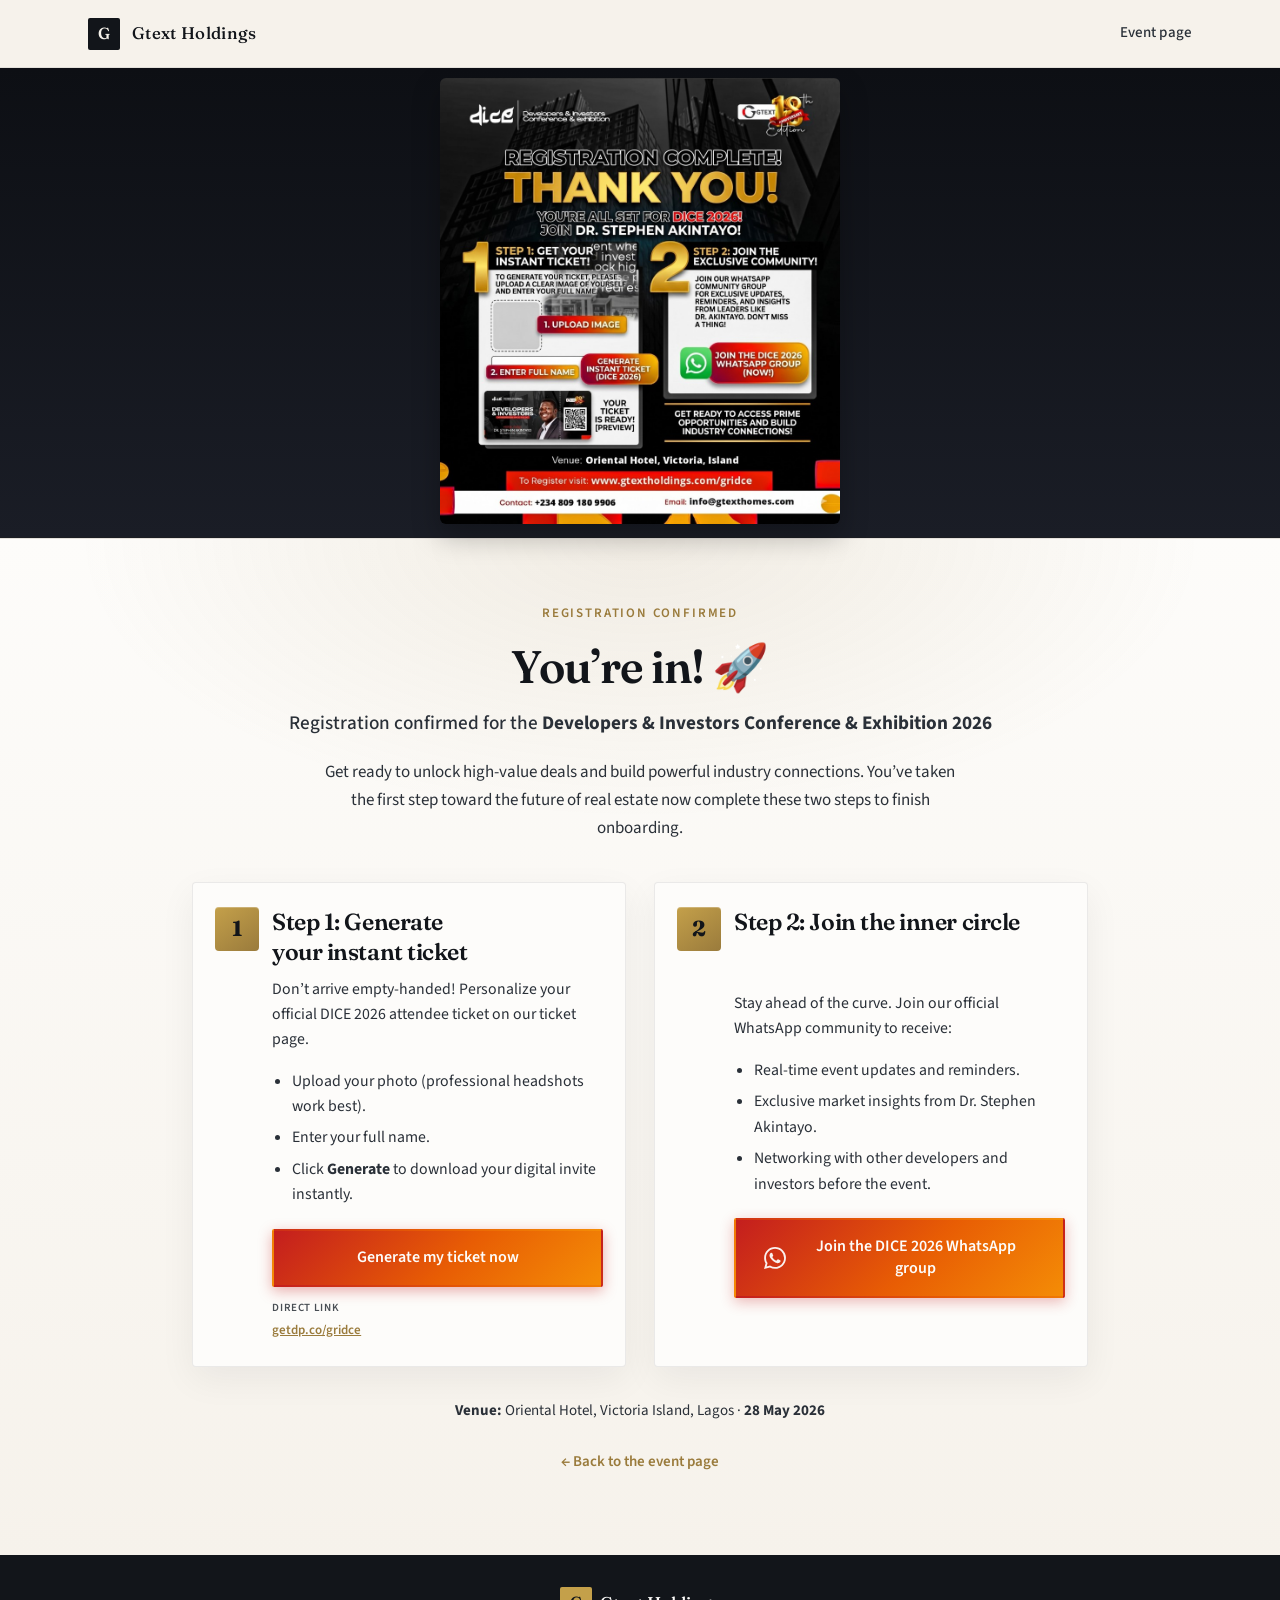
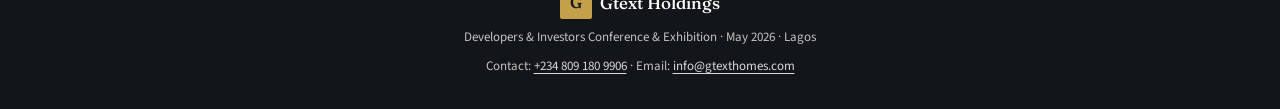
==== commit 4399a2d1: "Refactor thank-you page in thank-you.html to enhance user experience with a new layout and clearer i" ====
--- a/thank-you.html
+++ b/thank-you.html
@@ -1,10 +1,11 @@
 <!DOCTYPE html>
-<html lang="en">
+<html lang="en-NG">
 <head>
   <meta charset="UTF-8" />
   <meta name="viewport" content="width=device-width, initial-scale=1.0" />
-  <meta name="description" content="Thank you for registering for the Developer and Investors Conference and Exhibition." />
-  <title>Thank you — Developer and Investors Conference &amp; Exhibition</title>
+  <meta name="description" content="Registration confirmed for DICE 2026. Get your instant ticket and join the official WhatsApp community." />
+  <meta name="theme-color" content="#1a1a2e" />
+  <title>You’re in — DICE 2026 | Gtext Holdings</title>
   <link rel="preconnect" href="https://fonts.googleapis.com" />
   <link rel="preconnect" href="https://fonts.gstatic.com" crossorigin />
   <link href="https://fonts.googleapis.com/css2?family=Fraunces:ital,opsz,wght@0,9..144,400;0,9..144,500;0,9..144,600;0,9..144,700;1,9..144,400&family=Source+Sans+3:ital,wght@0,400;0,500;0,600;0,700;1,400&display=swap" rel="stylesheet" />
@@ -17,7 +18,7 @@
     <div class="header-inner">
       <a href="index.html" class="logo-home">
         <span class="logo-mark" aria-hidden="true">G</span>
-        <span class="logo-text">Gtext Homes</span>
+        <span class="logo-text">Gtext Holdings</span>
       </a>
       <nav class="header-nav" aria-label="Primary">
         <a href="index.html">Event page</a>
@@ -31,33 +32,113 @@
     </div>
   </header>
 
-  <main id="main" class="thank-you-main">
-    <div class="thank-you-inner container narrow">
-      <p class="thank-you-eyebrow">Registration received</p>
-      <h1 class="thank-you-title">Thank you</h1>
-      <p class="thank-you-lead">
-        We’ve received your registration for the Developer and Investors Conference and Exhibition.
-        We’ll contact you with your ticket details.
-      </p>
-      <p class="thank-you-community">
-        Join our WhatsApp community to connect with attendees and stay up to date.
-      </p>
-      <a
-        href="https://chat.whatsapp.com/Hzbi21giJf1JGXsC3BEkIw"
-        class="btn btn-primary btn-lg thank-you-community-btn"
-        target="_blank"
-        rel="noopener noreferrer"
-      >Join the community</a>
-      <p class="thank-you-back">
-        <a href="index.html">← Back to the event page</a>
-      </p>
+  <main id="main">
+    <section class="thank-you-hero-band" aria-label="Registration complete artwork">
+      <div class="thank-you-hero-inner">
+        <img
+          class="thank-you-hero-img"
+          src="assets/dice-registration-complete.png"
+          width="1200"
+          height="675"
+          alt="DICE 2026 registration complete — thank you. Two steps: get your instant ticket and join the WhatsApp community."
+          decoding="async"
+          fetchpriority="low"
+          loading="lazy"
+        />
+      </div>
+    </section>
+
+    <div class="thank-you-main">
+      <div class="thank-you-inner thank-you-wide container">
+        <p class="thank-you-eyebrow">Registration confirmed</p>
+        <h1 class="thank-you-title">You’re in! <span class="thank-you-emoji" aria-hidden="true">🚀</span></h1>
+        <p class="thank-you-subhead">
+          Registration confirmed for the <strong>Developers &amp; Investors Conference &amp; Exhibition 2026</strong>
+        </p>
+        <p class="thank-you-lead">
+          Get ready to unlock high-value deals and build powerful industry connections. You’ve taken the first step toward the future of real estate now complete these two steps to finish onboarding.
+        </p>
+
+        <div class="thank-you-steps">
+          <article class="thank-you-step">
+            <div class="thank-you-step-marker" aria-hidden="true">
+              <span class="thank-you-step-num">1</span>
+            </div>
+            <h2 class="thank-you-step-title">Step 1: Generate your instant ticket</h2>
+            <div class="thank-you-step-content">
+              <p class="thank-you-step-lead">
+                Don’t arrive empty-handed! Personalize your official DICE 2026 attendee ticket on our ticket page.
+              </p>
+              <ul class="thank-you-checklist">
+                <li>Upload your photo (professional headshots work best).</li>
+                <li>Enter your full name.</li>
+                <li>Click <strong>Generate</strong> to download your digital invite instantly.</li>
+              </ul>
+              <div class="thank-you-step-actions">
+                <a
+                  href="https://getdp.co/gridce"
+                  class="btn btn-lg btn-cta-gradient thank-you-cta-primary"
+                  target="_blank"
+                  rel="noopener noreferrer"
+                >Generate my ticket now</a>
+                <p class="thank-you-link-display">
+                  <span class="thank-you-link-label">Direct link</span>
+                  <a href="https://getdp.co/gridce" class="thank-you-inline-link" target="_blank" rel="noopener noreferrer">getdp.co/gridce</a>
+                </p>
+              </div>
+            </div>
+          </article>
+
+          <article class="thank-you-step">
+            <div class="thank-you-step-marker" aria-hidden="true">
+              <span class="thank-you-step-num">2</span>
+            </div>
+            <h2 class="thank-you-step-title">Step 2: Join the inner circle</h2>
+            <div class="thank-you-step-content">
+              <p class="thank-you-step-lead">
+                Stay ahead of the curve. Join our official WhatsApp community to receive:
+              </p>
+              <ul class="thank-you-checklist">
+                <li>Real-time event updates and reminders.</li>
+                <li>Exclusive market insights from Dr.&nbsp;Stephen Akintayo.</li>
+                <li>Networking with other developers and investors before the event.</li>
+              </ul>
+              <div class="thank-you-step-actions">
+                <a
+                  href="https://chat.whatsapp.com/Hzbi21giJf1JGXsC3BEkIw"
+                  class="btn btn-lg btn-whatsapp thank-you-cta-secondary"
+                  target="_blank"
+                  rel="noopener noreferrer"
+                >
+                  <svg class="thank-you-wa-icon" width="22" height="22" viewBox="0 0 24 24" aria-hidden="true" focusable="false">
+                    <path fill="currentColor" d="M17.472 14.382c-.297-.149-1.758-.867-2.03-.967-.273-.099-.471-.148-.67.15-.197.297-.767.966-.94 1.164-.173.199-.347.223-.644.075-.297-.15-1.255-.463-2.39-1.475-.883-.788-1.48-1.761-1.653-2.059-.173-.297-.018-.458.13-.606.134-.133.298-.347.446-.52.149-.174.198-.298.298-.497.099-.198.05-.371-.025-.52-.075-.149-.669-1.612-.916-2.207-.242-.579-.487-.5-.669-.51-.173-.008-.371-.01-.57-.01-.198 0-.52.074-.792.372-.272.297-1.04 1.016-1.04 2.479 0 1.462 1.065 2.875 1.213 3.074.149.198 2.096 3.2 5.077 4.487.709.306 1.262.489 1.694.625.712.227 1.36.195 1.871.118.571-.085 1.758-.719 2.006-1.413.248-.694.248-1.289.173-1.413-.074-.124-.272-.198-.57-.347m-5.421 7.403h-.004a9.87 9.87 0 01-5.031-1.378l-.361-.214-3.741.982.998-3.648-.235-.374a9.86 9.86 0 01-1.51-5.26c.001-5.45 4.436-9.884 9.888-9.884 2.64 0 5.122 1.03 6.988 2.898a9.825 9.825 0 012.893 6.994c-.003 5.45-4.435 9.884-9.881 9.884m8.413-18.297A11.815 11.815 0 0012.05 0C5.495 0 .16 5.335.157 11.892c0 2.096.547 4.142 1.588 5.945L.057 24l6.305-1.654a11.882 11.882 0 005.683 1.448h.005c6.554 0 11.89-5.335 11.893-11.893a11.821 11.821 0 00-3.48-8.413z"/>
+                  </svg>
+                  Join the DICE 2026 WhatsApp group
+                </a>
+              </div>
+            </div>
+          </article>
+        </div>
+
+        <p class="thank-you-venue">
+          <strong>Venue:</strong> Oriental Hotel, Victoria Island, Lagos · <strong>28 May 2026</strong>
+        </p>
+
+        <p class="thank-you-back">
+          <a href="index.html">← Back to the event page</a>
+        </p>
+      </div>
     </div>
   </main>
 
   <footer class="site-footer">
     <div class="footer-inner">
-      <p class="footer-brand"><span class="logo-mark" aria-hidden="true">G</span> Gtext Homes</p>
-      <p class="footer-meta">Developer and Investors Conference and Exhibition · May 2026 · Lagos</p>
+      <p class="footer-brand"><span class="logo-mark" aria-hidden="true">G</span> Gtext Holdings</p>
+      <p class="footer-meta">Developers &amp; Investors Conference &amp; Exhibition · May 2026 · Lagos</p>
+      <p class="footer-meta thank-you-footer-contact">
+        Contact: <a href="tel:+2348091809906">+234 809 180 9906</a>
+        · Email: <a href="mailto:info@gtexthomes.com">info@gtexthomes.com</a>
+      </p>
     </div>
   </footer>
 
--- a/styles.css
+++ b/styles.css
@@ -1231,22 +1231,43 @@
 }
 
 /* Thank you page */
+.thank-you-hero-band {
+  background: linear-gradient(180deg, #0d0f14 0%, #1a1d26 100%);
+  border-bottom: 1px solid rgba(255, 255, 255, 0.06);
+}
+
+.thank-you-hero-inner {
+  max-width: 72rem;
+  margin: 0 auto;
+  padding: 0.65rem 1.25rem 0.85rem;
+  display: flex;
+  justify-content: center;
+}
+
+.thank-you-hero-img {
+  display: block;
+  width: 100%;
+  max-width: min(100%, 25rem);
+  height: auto;
+  margin: 0 auto;
+  border-radius: 6px;
+  box-shadow: 0 12px 28px rgba(0, 0, 0, 0.28);
+}
+
 .thank-you-main {
-  min-height: calc(100vh - var(--header-h) - 8rem);
-  min-height: calc(100dvh - var(--header-h) - 8rem);
-  display: flex;
-  align-items: center;
-  justify-content: center;
-  padding: clamp(2.5rem, 6vw, 4rem) 1.5rem;
+  padding: clamp(2.5rem, 6vw, 4rem) 1.5rem clamp(3rem, 8vw, 5rem);
   background:
-    radial-gradient(ellipse 70% 45% at 50% 0%, var(--brass-dim), transparent),
+    radial-gradient(ellipse 80% 50% at 50% 0%, var(--brass-dim), transparent 55%),
     linear-gradient(180deg, var(--white) 0%, var(--paper) 100%);
   border-top: 1px solid var(--line);
 }
 
+.thank-you-inner.thank-you-wide {
+  max-width: 56rem;
+}
+
 .thank-you-inner {
   text-align: center;
-  max-width: 32rem;
 }
 
 .thank-you-eyebrow {
@@ -1263,33 +1284,286 @@
   font-family: var(--font-serif);
   font-optical-sizing: auto;
   font-weight: 600;
-  font-size: clamp(2rem, 5vw, 2.75rem);
-  color: var(--ink);
-  margin: 0 0 1.25rem;
+  font-size: clamp(2rem, 5vw, 2.85rem);
+  color: var(--ink);
+  margin: 0 0 1rem;
   letter-spacing: -0.02em;
   line-height: 1.15;
 }
 
+.thank-you-emoji {
+  font-style: normal;
+}
+
+.thank-you-subhead {
+  margin: 0 0 1.25rem;
+  font-size: clamp(1.05rem, 2.2vw, 1.2rem);
+  color: var(--ink-soft);
+  line-height: 1.5;
+  font-weight: 500;
+}
+
 .thank-you-lead {
+  margin: 0 auto 2.5rem;
+  max-width: 40rem;
+  font-size: 1.0625rem;
+  color: var(--ink-soft);
+  line-height: 1.65;
+}
+
+.thank-you-steps {
+  display: grid;
+  gap: 1.5rem;
   margin: 0 0 2rem;
-  font-size: 1.0625rem;
-  color: var(--ink-soft);
-  line-height: 1.65;
-}
-
-.thank-you-community {
-  margin: 0 0 1.25rem;
-  font-size: 1rem;
-  font-weight: 600;
-  color: var(--ink);
-}
-
-.thank-you-community-btn {
-  display: inline-flex;
+  text-align: left;
+}
+
+@media (min-width: 860px) {
+  .thank-you-steps {
+    grid-template-columns: 1fr 1fr;
+    gap: 1.75rem;
+    align-items: stretch;
+  }
+}
+
+.thank-you-step {
+  display: grid;
+  grid-template-columns: auto 1fr;
+  grid-template-rows: auto auto;
+  column-gap: 0.85rem;
+  row-gap: 0.65rem;
+  align-items: start;
+  padding: 1.5rem 1.35rem;
+  background: var(--white);
+  border: 1px solid var(--line);
+  border-radius: 4px;
+  box-shadow: 0 12px 36px rgba(18, 21, 26, 0.06);
+}
+
+.thank-you-step-marker {
+  grid-column: 1;
+  grid-row: 1 / -1;
+  align-self: start;
+}
+
+.thank-you-step-num {
+  display: flex;
+  align-items: center;
+  justify-content: center;
+  width: 2.75rem;
+  height: 2.75rem;
+  font-family: var(--font-serif);
+  font-weight: 700;
+  font-size: 1.35rem;
+  line-height: 1;
+  color: var(--ink);
+  background: linear-gradient(145deg, var(--brass-bright), var(--brass));
+  border-radius: 4px;
+  box-shadow: inset 0 1px 0 rgba(255, 255, 255, 0.25);
+}
+
+.thank-you-step-title {
+  grid-column: 2;
+  grid-row: 1;
+  font-family: var(--font-serif);
+  font-size: clamp(1.05rem, 3.2vw, 1.45rem);
+  font-weight: 600;
+  color: var(--ink);
+  margin: 0;
+  letter-spacing: -0.02em;
+  line-height: 1.28;
+  text-wrap: balance;
+  overflow-wrap: break-word;
+  min-width: 0;
+}
+
+.thank-you-step-content {
+  grid-column: 2;
+  grid-row: 2;
+  min-width: 0;
+}
+
+.thank-you-step-lead {
+  margin: 0 0 1rem;
+  font-size: 0.9875rem;
+  color: var(--ink-soft);
+  line-height: 1.6;
+}
+
+.thank-you-checklist {
+  margin: 0 0 1.35rem;
+  padding-left: 1.25rem;
+  font-size: 0.9875rem;
+  color: var(--ink-soft);
+  line-height: 1.6;
+}
+
+.thank-you-checklist li {
+  margin-bottom: 0.4rem;
+}
+
+.thank-you-checklist li:last-child {
+  margin-bottom: 0;
+}
+
+.thank-you-step-actions {
+  display: flex;
+  flex-direction: column;
+  align-items: stretch;
+  gap: 0.75rem;
+}
+
+.thank-you-step-actions .btn {
+  width: 100%;
+  justify-content: center;
+  text-align: center;
+  white-space: normal;
+  line-height: 1.35;
+  min-height: 2.75rem;
+}
+
+@media (max-width: 639px) {
+  .thank-you-main {
+    padding-left: max(1rem, env(safe-area-inset-left, 0px));
+    padding-right: max(1rem, env(safe-area-inset-right, 0px));
+    padding-top: clamp(1.5rem, 5vw, 2.25rem);
+    padding-bottom: clamp(2rem, 8vw, 3.5rem);
+  }
+
+  .thank-you-lead {
+    margin-bottom: 1.75rem;
+    font-size: 1rem;
+  }
+
+  .thank-you-steps {
+    gap: 1rem;
+    margin-bottom: 1.75rem;
+  }
+
+  .thank-you-step {
+    padding: 1.125rem 1rem;
+    column-gap: 0.6rem;
+    row-gap: 0.75rem;
+    border-radius: 8px;
+  }
+
+  .thank-you-step-marker {
+    grid-column: 1;
+    grid-row: 1;
+  }
+
+  .thank-you-step-title {
+    grid-column: 2;
+    grid-row: 1;
+    align-self: center;
+    font-size: clamp(0.95rem, 4vw, 1.12rem);
+    line-height: 1.32;
+  }
+
+  .thank-you-step-content {
+    grid-column: 1 / -1;
+    grid-row: 2;
+  }
+
+  .thank-you-step-num {
+    width: 2.35rem;
+    height: 2.35rem;
+    font-size: 1.1rem;
+    border-radius: 6px;
+  }
+
+  .thank-you-step-lead {
+    font-size: 0.9375rem;
+    margin-bottom: 0.85rem;
+    line-height: 1.58;
+  }
+
+  .thank-you-checklist {
+    font-size: 0.9375rem;
+    padding-inline-start: 1rem;
+    margin-bottom: 1.15rem;
+    line-height: 1.58;
+  }
+
+  .thank-you-hero-inner {
+    padding-left: max(0.75rem, env(safe-area-inset-left, 0px));
+    padding-right: max(0.75rem, env(safe-area-inset-right, 0px));
+  }
+
+  .thank-you-venue {
+    font-size: 0.875rem;
+    line-height: 1.5;
+    padding: 0 0.125rem;
+  }
+}
+
+.thank-you-link-display {
+  margin: 0;
+  font-size: 0.8125rem;
+  color: var(--ink-soft);
+}
+
+.thank-you-link-label {
+  display: block;
+  font-weight: 600;
+  letter-spacing: 0.06em;
+  text-transform: uppercase;
+  font-size: 0.6875rem;
+  opacity: 0.85;
+  margin-bottom: 0.2rem;
+}
+
+.thank-you-inline-link {
+  word-break: break-all;
+  font-weight: 600;
+  color: var(--brass);
+}
+
+.thank-you-inline-link:hover {
+  color: var(--ink-soft);
+}
+
+.btn-cta-gradient {
+  background: linear-gradient(135deg, #c41e1e 0%, #e85d04 55%, #f48c06 100%);
+  color: var(--white) !important;
+  border-color: transparent;
+  box-shadow: 0 4px 14px rgba(196, 30, 30, 0.35);
+}
+
+.btn-cta-gradient:hover {
+  filter: brightness(1.06);
+  border-color: transparent;
+  color: var(--white) !important;
+}
+
+.btn-whatsapp {
+  background: linear-gradient(135deg, #c41e1e 0%, #e85d04 55%, #f48c06 100%);
+  color: var(--white) !important;
+  border-color: transparent;
+  gap: 0.6rem;
+  box-shadow: 0 4px 14px rgba(196, 30, 30, 0.3);
+}
+
+.btn-whatsapp:hover {
+  filter: brightness(1.06);
+  color: var(--white) !important;
+  border-color: transparent;
+}
+
+.thank-you-wa-icon {
+  flex-shrink: 0;
+  opacity: 0.95;
+}
+
+.thank-you-venue {
+  margin: 0 0 1.75rem;
+  font-size: 0.9375rem;
+  color: var(--ink-soft);
+  line-height: 1.55;
 }
 
 .thank-you-back {
-  margin: 2rem 0 0;
+  margin: 0;
   font-size: 0.9375rem;
 }
 
@@ -1302,6 +1576,16 @@
 .thank-you-back a:hover {
   color: var(--ink-soft);
   text-decoration: underline;
+}
+
+.thank-you-footer-contact a {
+  color: rgba(253, 252, 250, 0.85);
+  text-decoration: underline;
+  text-underline-offset: 3px;
+}
+
+.thank-you-footer-contact a:hover {
+  color: var(--white);
 }
 
 /* Footer */
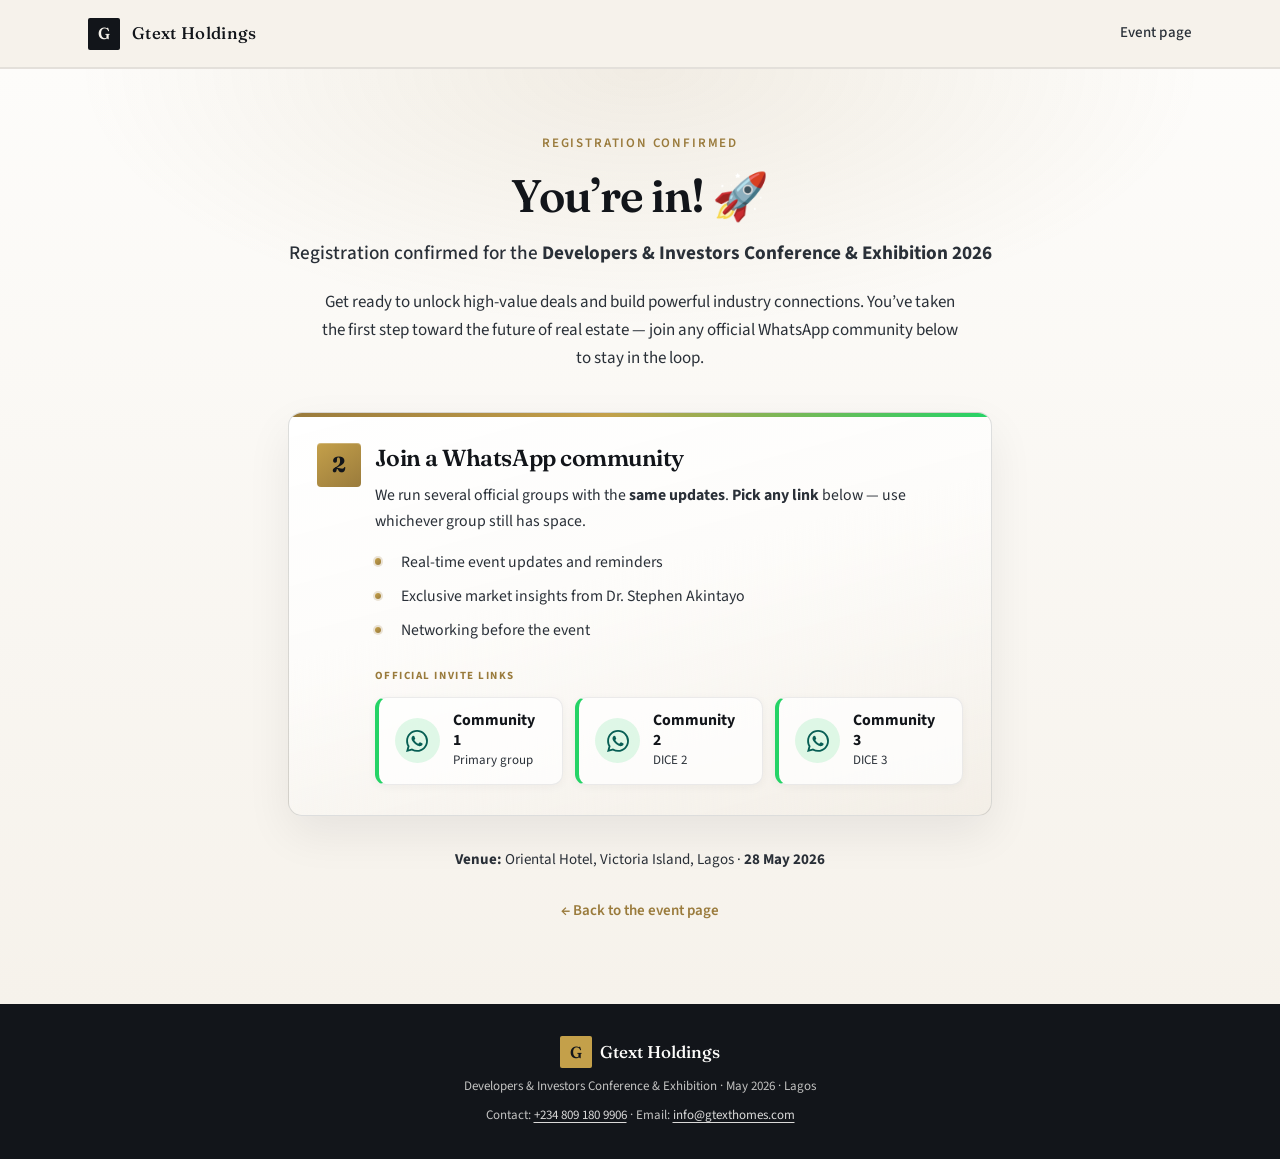
==== commit dd7939e9: "Update thank-you.html to clarify WhatsApp community joining instructions and enhance event descripti" ====
--- a/thank-you.html
+++ b/thank-you.html
@@ -1,17 +1,34 @@
 <!DOCTYPE html>
 <html lang="en-NG">
 <head>
+  <!-- Google Tag Manager (deferred until after load — keeps first paint fast) -->
+  <script>
+    window.dataLayer = window.dataLayer || [];
+    window.addEventListener("load", function gtmDeferred() {
+      window.removeEventListener("load", gtmDeferred);
+      window.dataLayer.push({ "gtm.start": Date.now(), event: "gtm.js" });
+      var s = document.createElement("script");
+      s.async = true;
+      s.src = "https://www.googletagmanager.com/gtm.js?id=GTM-N8H2X3M3";
+      document.head.appendChild(s);
+    });
+  </script>
+  <!-- End Google Tag Manager -->
   <meta charset="UTF-8" />
   <meta name="viewport" content="width=device-width, initial-scale=1.0" />
-  <meta name="description" content="Registration confirmed for DICE 2026. Get your instant ticket and join the official WhatsApp community." />
+  <meta name="description" content="Registration confirmed for DICE 2026. Join any official WhatsApp community for updates and networking." />
   <meta name="theme-color" content="#1a1a2e" />
   <title>You’re in — DICE 2026 | Gtext Holdings</title>
   <link rel="preconnect" href="https://fonts.googleapis.com" />
   <link rel="preconnect" href="https://fonts.gstatic.com" crossorigin />
-  <link href="https://fonts.googleapis.com/css2?family=Fraunces:ital,opsz,wght@0,9..144,400;0,9..144,500;0,9..144,600;0,9..144,700;1,9..144,400&family=Source+Sans+3:ital,wght@0,400;0,500;0,600;0,700;1,400&display=swap" rel="stylesheet" />
+  <link href="https://fonts.googleapis.com/css2?family=Fraunces:opsz,wght@9..144,400;9..144,500;9..144,600;9..144,700&family=Source+Sans+3:wght@400;500;600;700&display=swap" rel="stylesheet" />
   <link rel="stylesheet" href="styles.css" />
 </head>
 <body>
+  <!-- Google Tag Manager (noscript) -->
+  <noscript><iframe src="https://www.googletagmanager.com/ns.html?id=GTM-N8H2X3M3"
+  height="0" width="0" style="display:none;visibility:hidden"></iframe></noscript>
+  <!-- End Google Tag Manager (noscript) -->
   <a class="skip-link" href="#main">Skip to content</a>
 
   <header class="site-header">
@@ -33,21 +50,6 @@
   </header>
 
   <main id="main">
-    <section class="thank-you-hero-band" aria-label="Registration complete artwork">
-      <div class="thank-you-hero-inner">
-        <img
-          class="thank-you-hero-img"
-          src="assets/dice-registration-complete.png"
-          width="1200"
-          height="675"
-          alt="DICE 2026 registration complete — thank you. Two steps: get your instant ticket and join the WhatsApp community."
-          decoding="async"
-          fetchpriority="low"
-          loading="lazy"
-        />
-      </div>
-    </section>
-
     <div class="thank-you-main">
       <div class="thank-you-inner thank-you-wide container">
         <p class="thank-you-eyebrow">Registration confirmed</p>
@@ -56,10 +58,11 @@
           Registration confirmed for the <strong>Developers &amp; Investors Conference &amp; Exhibition 2026</strong>
         </p>
         <p class="thank-you-lead">
-          Get ready to unlock high-value deals and build powerful industry connections. You’ve taken the first step toward the future of real estate now complete these two steps to finish onboarding.
+          Get ready to unlock high-value deals and build powerful industry connections. You’ve taken the first step toward the future of real estate — join any official WhatsApp community below to stay in the loop.
         </p>
 
         <div class="thank-you-steps">
+          <!-- Step 1: ticket generation — temporarily hidden
           <article class="thank-you-step">
             <div class="thank-you-step-marker" aria-hidden="true">
               <span class="thank-you-step-num">1</span>
@@ -88,32 +91,72 @@
               </div>
             </div>
           </article>
+          -->
 
-          <article class="thank-you-step">
+          <article class="thank-you-step thank-you-step--community">
+            <svg class="thank-you-wa-sprite" xmlns="http://www.w3.org/2000/svg" aria-hidden="true" focusable="false" width="0" height="0">
+              <defs>
+                <symbol id="thank-you-wa-icon" viewBox="0 0 24 24">
+                  <path fill="currentColor" d="M17.472 14.382c-.297-.149-1.758-.867-2.03-.967-.273-.099-.471-.148-.67.15-.197.297-.767.966-.94 1.164-.173.199-.347.223-.644.075-.297-.15-1.255-.463-2.39-1.475-.883-.788-1.48-1.761-1.653-2.059-.173-.297-.018-.458.13-.606.134-.133.298-.347.446-.52.149-.174.198-.298.298-.497.099-.198.05-.371-.025-.52-.075-.149-.669-1.612-.916-2.207-.242-.579-.487-.5-.669-.51-.173-.008-.371-.01-.57-.01-.198 0-.52.074-.792.372-.272.297-1.04 1.016-1.04 2.479 0 1.462 1.065 2.875 1.213 3.074.149.198 2.096 3.2 5.077 4.487.709.306 1.262.489 1.694.625.712.227 1.36.195 1.871.118.571-.085 1.758-.719 2.006-1.413.248-.694.248-1.289.173-1.413-.074-.124-.272-.198-.57-.347m-5.421 7.403h-.004a9.87 9.87 0 01-5.031-1.378l-.361-.214-3.741.982.998-3.648-.235-.374a9.86 9.86 0 01-1.51-5.26c.001-5.45 4.436-9.884 9.888-9.884 2.64 0 5.122 1.03 6.988 2.898a9.825 9.825 0 012.893 6.994c-.003 5.45-4.435 9.884-9.881 9.884m8.413-18.297A11.815 11.815 0 0012.05 0C5.495 0 .16 5.335.157 11.892c0 2.096.547 4.142 1.588 5.945L.057 24l6.305-1.654a11.882 11.882 0 005.683 1.448h.005c6.554 0 11.89-5.335 11.893-11.893a11.821 11.821 0 00-3.48-8.413z"/>
+                </symbol>
+              </defs>
+            </svg>
             <div class="thank-you-step-marker" aria-hidden="true">
               <span class="thank-you-step-num">2</span>
             </div>
-            <h2 class="thank-you-step-title">Step 2: Join the inner circle</h2>
+            <h2 class="thank-you-step-title">Join a WhatsApp community</h2>
             <div class="thank-you-step-content">
               <p class="thank-you-step-lead">
-                Stay ahead of the curve. Join our official WhatsApp community to receive:
+                We run several official groups with the <strong>same updates</strong>. <strong>Pick any link</strong> below — use whichever group still has space.
               </p>
-              <ul class="thank-you-checklist">
-                <li>Real-time event updates and reminders.</li>
-                <li>Exclusive market insights from Dr.&nbsp;Stephen Akintayo.</li>
-                <li>Networking with other developers and investors before the event.</li>
+              <ul class="thank-you-checklist thank-you-checklist--community">
+                <li>Real-time event updates and reminders</li>
+                <li>Exclusive market insights from Dr.&nbsp;Stephen Akintayo</li>
+                <li>Networking before the event</li>
               </ul>
-              <div class="thank-you-step-actions">
+              <p class="thank-you-community-heading" id="thank-you-community-heading">Official invite links</p>
+              <div class="thank-you-community-grid" role="group" aria-labelledby="thank-you-community-heading">
                 <a
+                  class="thank-you-community-card"
                   href="https://chat.whatsapp.com/Hzbi21giJf1JGXsC3BEkIw"
-                  class="btn btn-lg btn-whatsapp thank-you-cta-secondary"
                   target="_blank"
                   rel="noopener noreferrer"
                 >
-                  <svg class="thank-you-wa-icon" width="22" height="22" viewBox="0 0 24 24" aria-hidden="true" focusable="false">
-                    <path fill="currentColor" d="M17.472 14.382c-.297-.149-1.758-.867-2.03-.967-.273-.099-.471-.148-.67.15-.197.297-.767.966-.94 1.164-.173.199-.347.223-.644.075-.297-.15-1.255-.463-2.39-1.475-.883-.788-1.48-1.761-1.653-2.059-.173-.297-.018-.458.13-.606.134-.133.298-.347.446-.52.149-.174.198-.298.298-.497.099-.198.05-.371-.025-.52-.075-.149-.669-1.612-.916-2.207-.242-.579-.487-.5-.669-.51-.173-.008-.371-.01-.57-.01-.198 0-.52.074-.792.372-.272.297-1.04 1.016-1.04 2.479 0 1.462 1.065 2.875 1.213 3.074.149.198 2.096 3.2 5.077 4.487.709.306 1.262.489 1.694.625.712.227 1.36.195 1.871.118.571-.085 1.758-.719 2.006-1.413.248-.694.248-1.289.173-1.413-.074-.124-.272-.198-.57-.347m-5.421 7.403h-.004a9.87 9.87 0 01-5.031-1.378l-.361-.214-3.741.982.998-3.648-.235-.374a9.86 9.86 0 01-1.51-5.26c.001-5.45 4.436-9.884 9.888-9.884 2.64 0 5.122 1.03 6.988 2.898a9.825 9.825 0 012.893 6.994c-.003 5.45-4.435 9.884-9.881 9.884m8.413-18.297A11.815 11.815 0 0012.05 0C5.495 0 .16 5.335.157 11.892c0 2.096.547 4.142 1.588 5.945L.057 24l6.305-1.654a11.882 11.882 0 005.683 1.448h.005c6.554 0 11.89-5.335 11.893-11.893a11.821 11.821 0 00-3.48-8.413z"/>
-                  </svg>
-                  Join the DICE 2026 WhatsApp group
+                  <span class="thank-you-community-card-icon" aria-hidden="true">
+                    <svg class="thank-you-community-wa" width="22" height="22"><use href="#thank-you-wa-icon"/></svg>
+                  </span>
+                  <span class="thank-you-community-card-text">
+                    <span class="thank-you-community-card-title">Community 1</span>
+                    <span class="thank-you-community-card-meta">Primary group</span>
+                  </span>
+                </a>
+                <a
+                  class="thank-you-community-card"
+                  href="https://chat.whatsapp.com/JtiUFlT0Bx2DrVnPiBp1FL"
+                  target="_blank"
+                  rel="noopener noreferrer"
+                >
+                  <span class="thank-you-community-card-icon" aria-hidden="true">
+                    <svg class="thank-you-community-wa" width="22" height="22"><use href="#thank-you-wa-icon"/></svg>
+                  </span>
+                  <span class="thank-you-community-card-text">
+                    <span class="thank-you-community-card-title">Community 2</span>
+                    <span class="thank-you-community-card-meta">DICE&nbsp;2</span>
+                  </span>
+                </a>
+                <a
+                  class="thank-you-community-card"
+                  href="https://chat.whatsapp.com/GJ0zXolx11I5WXrJYCpetO"
+                  target="_blank"
+                  rel="noopener noreferrer"
+                >
+                  <span class="thank-you-community-card-icon" aria-hidden="true">
+                    <svg class="thank-you-community-wa" width="22" height="22"><use href="#thank-you-wa-icon"/></svg>
+                  </span>
+                  <span class="thank-you-community-card-text">
+                    <span class="thank-you-community-card-title">Community 3</span>
+                    <span class="thank-you-community-card-meta">DICE&nbsp;3</span>
+                  </span>
                 </a>
               </div>
             </div>
@@ -142,6 +185,6 @@
     </div>
   </footer>
 
-  <script src="script.js"></script>
+  <script src="script.js" defer></script>
 </body>
 </html>
--- a/styles.css
+++ b/styles.css
@@ -642,6 +642,80 @@
   display: none !important;
 }
 
+/* Full-screen “submitting” state before redirect to thank-you */
+.registration-submit-overlay {
+  position: fixed;
+  inset: 0;
+  z-index: 1000;
+  display: flex;
+  align-items: center;
+  justify-content: center;
+  padding: max(1.25rem, env(safe-area-inset-top)) max(1.25rem, env(safe-area-inset-right))
+    max(1.25rem, env(safe-area-inset-bottom)) max(1.25rem, env(safe-area-inset-left));
+  background: rgba(18, 21, 26, 0.55);
+  backdrop-filter: blur(6px);
+  -webkit-backdrop-filter: blur(6px);
+}
+
+.registration-submit-overlay[hidden] {
+  display: none !important;
+}
+
+.registration-submit-overlay-inner {
+  max-width: 22rem;
+  width: 100%;
+  padding: 1.75rem 1.5rem;
+  background: var(--white);
+  border: 1px solid var(--line-strong);
+  border-radius: 6px;
+  box-shadow: 0 24px 64px rgba(18, 21, 26, 0.2);
+  text-align: center;
+}
+
+.registration-submit-spinner {
+  box-sizing: border-box;
+  width: 2.75rem;
+  height: 2.75rem;
+  margin: 0 auto 1.25rem;
+  border: 3px solid var(--paper-dark);
+  border-top-color: var(--brass-bright);
+  border-radius: 50%;
+  animation: registration-submit-spin 0.85s linear infinite;
+}
+
+.registration-submit-title {
+  margin: 0 0 0.75rem;
+  font-family: var(--font-serif);
+  font-weight: 600;
+  font-size: 1.2rem;
+  color: var(--ink);
+  letter-spacing: -0.02em;
+  line-height: 1.25;
+}
+
+.registration-submit-tip {
+  margin: 0 0 0.85rem;
+  font-size: 0.9375rem;
+  line-height: 1.55;
+  color: var(--ink-soft);
+  min-height: 2.9rem;
+}
+
+.registration-submit-sub {
+  margin: 0;
+  font-size: 0.8125rem;
+  font-weight: 600;
+  letter-spacing: 0.04em;
+  text-transform: uppercase;
+  color: var(--brass);
+}
+
+@keyframes registration-submit-spin {
+  to {
+    transform: rotate(360deg);
+  }
+}
+
 /* Sections */
 .section {
   padding: clamp(3.5rem, 8vw, 5.5rem) 1.5rem;
@@ -1231,29 +1305,6 @@
 }
 
 /* Thank you page */
-.thank-you-hero-band {
-  background: linear-gradient(180deg, #0d0f14 0%, #1a1d26 100%);
-  border-bottom: 1px solid rgba(255, 255, 255, 0.06);
-}
-
-.thank-you-hero-inner {
-  max-width: 72rem;
-  margin: 0 auto;
-  padding: 0.65rem 1.25rem 0.85rem;
-  display: flex;
-  justify-content: center;
-}
-
-.thank-you-hero-img {
-  display: block;
-  width: 100%;
-  max-width: min(100%, 25rem);
-  height: auto;
-  margin: 0 auto;
-  border-radius: 6px;
-  box-shadow: 0 12px 28px rgba(0, 0, 0, 0.28);
-}
-
 .thank-you-main {
   padding: clamp(2.5rem, 6vw, 4rem) 1.5rem clamp(3rem, 8vw, 5rem);
   background:
@@ -1319,10 +1370,15 @@
 }
 
 @media (min-width: 860px) {
-  .thank-you-steps {
+  .thank-you-steps:not(:has(> .thank-you-step:only-child)) {
     grid-template-columns: 1fr 1fr;
     gap: 1.75rem;
     align-items: stretch;
+  }
+
+  .thank-you-steps:has(> .thank-you-step:only-child) {
+    max-width: 44rem;
+    margin-inline: auto;
   }
 }
 
@@ -1340,6 +1396,35 @@
   box-shadow: 0 12px 36px rgba(18, 21, 26, 0.06);
 }
 
+.thank-you-step--community {
+  position: relative;
+  padding: clamp(1.35rem, 3vw, 1.9rem) clamp(1.25rem, 3vw, 1.75rem);
+  border-radius: 14px;
+  border-color: var(--line-strong);
+  background:
+    linear-gradient(165deg, rgba(255, 255, 255, 0.98) 0%, var(--white) 42%, rgba(235, 228, 217, 0.35) 100%);
+  box-shadow:
+    0 1px 0 rgba(255, 255, 255, 0.7) inset,
+    0 18px 46px rgba(18, 21, 26, 0.07);
+  overflow: hidden;
+}
+
+.thank-you-step--community::before {
+  content: "";
+  position: absolute;
+  inset: 0 0 auto 0;
+  height: 4px;
+  background: linear-gradient(90deg, var(--brass) 0%, var(--brass-bright) 45%, #25d366 100%);
+}
+
+.thank-you-wa-sprite {
+  position: absolute;
+  width: 0;
+  height: 0;
+  overflow: hidden;
+  clip: rect(0, 0, 0, 0);
+}
+
 .thank-you-step-marker {
   grid-column: 1;
   grid-row: 1 / -1;
@@ -1406,6 +1491,131 @@
   margin-bottom: 0;
 }
 
+.thank-you-checklist--community {
+  list-style: none;
+  padding-left: 0;
+  margin-bottom: 1.5rem;
+}
+
+.thank-you-checklist--community li {
+  position: relative;
+  padding-left: 1.65rem;
+  margin-bottom: 0.55rem;
+}
+
+.thank-you-checklist--community li:last-child {
+  margin-bottom: 0;
+}
+
+.thank-you-checklist--community li::before {
+  content: "";
+  position: absolute;
+  left: 0;
+  top: 0.55em;
+  width: 0.4rem;
+  height: 0.4rem;
+  border-radius: 50%;
+  background: linear-gradient(145deg, var(--brass-bright), var(--brass));
+  box-shadow: 0 0 0 2px rgba(154, 123, 60, 0.2);
+}
+
+.thank-you-community-heading {
+  font-family: var(--font-sans);
+  font-size: 0.6875rem;
+  font-weight: 700;
+  letter-spacing: 0.14em;
+  text-transform: uppercase;
+  color: var(--brass);
+  margin: 0 0 0.7rem;
+}
+
+.thank-you-community-grid {
+  display: grid;
+  gap: 0.65rem;
+  grid-template-columns: 1fr;
+}
+
+@media (min-width: 640px) {
+  .thank-you-community-grid {
+    grid-template-columns: repeat(3, minmax(0, 1fr));
+    gap: 0.75rem;
+  }
+}
+
+.thank-you-community-card {
+  display: flex;
+  align-items: center;
+  gap: 0.8rem;
+  min-height: 3.35rem;
+  padding: 0.85rem 1rem;
+  text-decoration: none;
+  color: inherit;
+  background: rgba(255, 255, 255, 0.72);
+  border: 1px solid var(--line);
+  border-radius: 11px;
+  border-left: 4px solid #25d366;
+  box-shadow: 0 2px 10px rgba(18, 21, 26, 0.045);
+  transition:
+    border-color 0.2s var(--ease-out),
+    box-shadow 0.2s var(--ease-out),
+    transform 0.15s var(--ease-out),
+    background 0.2s var(--ease-out);
+}
+
+.thank-you-community-card:hover {
+  background: var(--white);
+  border-color: rgba(37, 211, 102, 0.35);
+  box-shadow: 0 10px 26px rgba(18, 21, 26, 0.09);
+  transform: translateY(-2px);
+}
+
+.thank-you-community-card:active {
+  transform: translateY(0);
+}
+
+.thank-you-community-card:focus-visible {
+  outline: 2px solid var(--brass-bright);
+  outline-offset: 3px;
+}
+
+.thank-you-community-card-icon {
+  flex-shrink: 0;
+  display: flex;
+  align-items: center;
+  justify-content: center;
+  width: 2.85rem;
+  height: 2.85rem;
+  border-radius: 50%;
+  background: rgba(37, 211, 102, 0.14);
+  color: #075e54;
+}
+
+.thank-you-community-wa {
+  display: block;
+}
+
+.thank-you-community-card-text {
+  display: flex;
+  flex-direction: column;
+  gap: 0.12rem;
+  min-width: 0;
+  text-align: left;
+}
+
+.thank-you-community-card-title {
+  font-family: var(--font-sans);
+  font-weight: 700;
+  font-size: 0.9875rem;
+  color: var(--ink);
+  line-height: 1.25;
+}
+
+.thank-you-community-card-meta {
+  font-size: 0.8125rem;
+  color: var(--ink-soft);
+  line-height: 1.35;
+}
+
 .thank-you-step-actions {
   display: flex;
   flex-direction: column;
@@ -1447,6 +1657,33 @@
     border-radius: 8px;
   }
 
+  .thank-you-step--community {
+    border-radius: 12px;
+    padding: 1.15rem 1rem;
+  }
+
+  .thank-you-community-grid {
+    gap: 0.55rem;
+  }
+
+  .thank-you-community-card {
+    padding: 0.75rem 0.85rem;
+    min-height: 3.1rem;
+  }
+
+  .thank-you-community-card-icon {
+    width: 2.5rem;
+    height: 2.5rem;
+  }
+
+  .thank-you-community-card-title {
+    font-size: 0.9375rem;
+  }
+
+  .thank-you-community-card-meta {
+    font-size: 0.78125rem;
+  }
+
   .thank-you-step-marker {
     grid-column: 1;
     grid-row: 1;
@@ -1485,11 +1722,6 @@
     line-height: 1.58;
   }
 
-  .thank-you-hero-inner {
-    padding-left: max(0.75rem, env(safe-area-inset-left, 0px));
-    padding-right: max(0.75rem, env(safe-area-inset-right, 0px));
-  }
-
   .thank-you-venue {
     font-size: 0.875rem;
     line-height: 1.5;
@@ -1637,4 +1869,10 @@
   .btn:active {
     transform: none;
   }
-}
+
+  .registration-submit-spinner {
+    animation: none;
+    border-top-color: var(--brass-bright);
+    opacity: 0.9;
+  }
+}
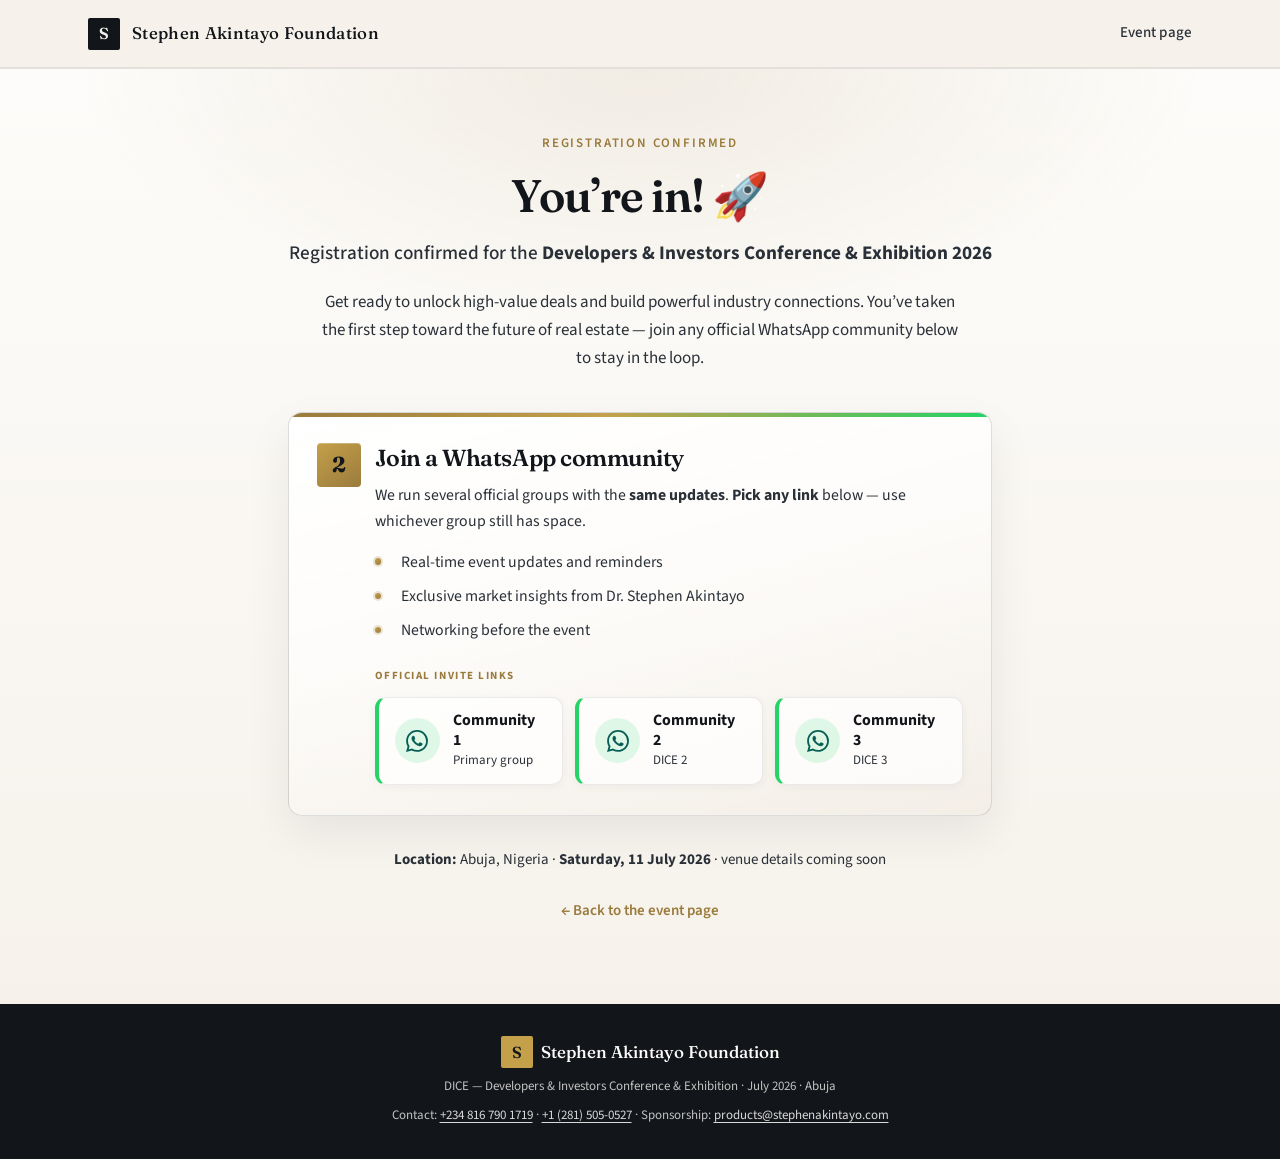
==== commit b0bdf09e: "Update event details across index.html, script.js, styles.css, and thank-you.html to reflect the new" ====
--- a/thank-you.html
+++ b/thank-you.html
@@ -18,7 +18,7 @@
   <meta name="viewport" content="width=device-width, initial-scale=1.0" />
   <meta name="description" content="Registration confirmed for DICE 2026. Join any official WhatsApp community for updates and networking." />
   <meta name="theme-color" content="#1a1a2e" />
-  <title>You’re in — DICE 2026 | Gtext Holdings</title>
+  <title>You’re in — DICE 2026 | Stephen Akintayo Foundation</title>
   <link rel="preconnect" href="https://fonts.googleapis.com" />
   <link rel="preconnect" href="https://fonts.gstatic.com" crossorigin />
   <link href="https://fonts.googleapis.com/css2?family=Fraunces:opsz,wght@9..144,400;9..144,500;9..144,600;9..144,700&family=Source+Sans+3:wght@400;500;600;700&display=swap" rel="stylesheet" />
@@ -34,8 +34,8 @@
   <header class="site-header">
     <div class="header-inner">
       <a href="index.html" class="logo-home">
-        <span class="logo-mark" aria-hidden="true">G</span>
-        <span class="logo-text">Gtext Holdings</span>
+        <span class="logo-mark" aria-hidden="true">S</span>
+        <span class="logo-text">Stephen Akintayo Foundation</span>
       </a>
       <nav class="header-nav" aria-label="Primary">
         <a href="index.html">Event page</a>
@@ -164,7 +164,7 @@
         </div>
 
         <p class="thank-you-venue">
-          <strong>Venue:</strong> Oriental Hotel, Victoria Island, Lagos · <strong>28 May 2026</strong>
+          <strong>Location:</strong> Abuja, Nigeria · <strong>Saturday, 11 July 2026</strong> · venue details coming soon
         </p>
 
         <p class="thank-you-back">
@@ -176,11 +176,12 @@
 
   <footer class="site-footer">
     <div class="footer-inner">
-      <p class="footer-brand"><span class="logo-mark" aria-hidden="true">G</span> Gtext Holdings</p>
-      <p class="footer-meta">Developers &amp; Investors Conference &amp; Exhibition · May 2026 · Lagos</p>
+      <p class="footer-brand"><span class="logo-mark" aria-hidden="true">S</span> Stephen Akintayo Foundation</p>
+      <p class="footer-meta">DICE — Developers &amp; Investors Conference &amp; Exhibition · July 2026 · Abuja</p>
       <p class="footer-meta thank-you-footer-contact">
-        Contact: <a href="tel:+2348091809906">+234 809 180 9906</a>
-        · Email: <a href="mailto:info@gtexthomes.com">info@gtexthomes.com</a>
+        Contact: <a href="tel:+2348167901719">+234 816 790 1719</a>
+        · <a href="tel:+12815050527">+1 (281) 505-0527</a>
+        · Sponsorship: <a href="mailto:products@stephenakintayo.com">products@stephenakintayo.com</a>
       </p>
     </div>
   </footer>
--- a/styles.css
+++ b/styles.css
@@ -111,7 +111,8 @@
 .logo-text {
   font-family: var(--font-serif);
   font-weight: 500;
-  font-size: 1.05rem;
+  font-size: clamp(0.78rem, 2.4vw, 1.05rem);
+  line-height: 1.25;
   color: var(--ink);
   letter-spacing: 0.02em;
   margin-right: auto;
@@ -281,8 +282,19 @@
   font-size: clamp(1.85rem, 5vw, 2.85rem);
   line-height: 1.12;
   color: var(--ink);
+  margin: 0 0 0.65rem;
+  letter-spacing: -0.02em;
+}
+
+.hero-tagline {
+  font-family: var(--font-serif);
+  font-optical-sizing: auto;
+  font-weight: 600;
+  font-size: clamp(1.1rem, 2.8vw, 1.45rem);
+  font-style: italic;
+  color: var(--brass);
   margin: 0 0 1rem;
-  letter-spacing: -0.02em;
+  letter-spacing: -0.01em;
 }
 
 .hero-subtitle {
@@ -526,6 +538,17 @@
   color: var(--ink-soft);
 }
 
+.form-field-hint {
+  margin: -0.35rem 0 0;
+  font-size: 0.8125rem;
+  line-height: 1.5;
+  color: var(--ink-soft);
+}
+
+.register-form-inline > .form-field-hint + input {
+  margin-top: 0;
+}
+
 .form-fieldset {
   border: none;
   padding: 0;
@@ -871,6 +894,39 @@
   font-weight: 500;
   color: var(--ink-soft);
   line-height: 1.55;
+}
+
+.speaker-host-label {
+  margin: 0 0 0.35rem;
+  font-size: 0.6875rem;
+  font-weight: 700;
+  letter-spacing: 0.14em;
+  text-transform: uppercase;
+  color: var(--brass);
+}
+
+.speaker-roster {
+  list-style: none;
+  margin: 1rem 0 0;
+  padding: 0;
+  display: grid;
+  gap: 0.5rem;
+}
+
+.speaker-roster-item {
+  padding: 0.75rem 1rem;
+  background: var(--white);
+  border: 1px solid var(--line);
+  border-radius: 4px;
+  text-align: left;
+}
+
+.speaker-roster-name {
+  font-family: var(--font-serif);
+  font-weight: 600;
+  font-size: 1rem;
+  color: var(--ink);
+  line-height: 1.3;
 }
 
 .audience-list {
@@ -1857,6 +1913,15 @@
   font-size: 0.8125rem;
 }
 
+.footer-contact {
+  margin-top: 0.5rem;
+  line-height: 1.55;
+}
+
+.footer-contact a {
+  color: inherit;
+}
+
 .register-form-inline .btn-submit {
   margin-top: 0.35rem;
 }
